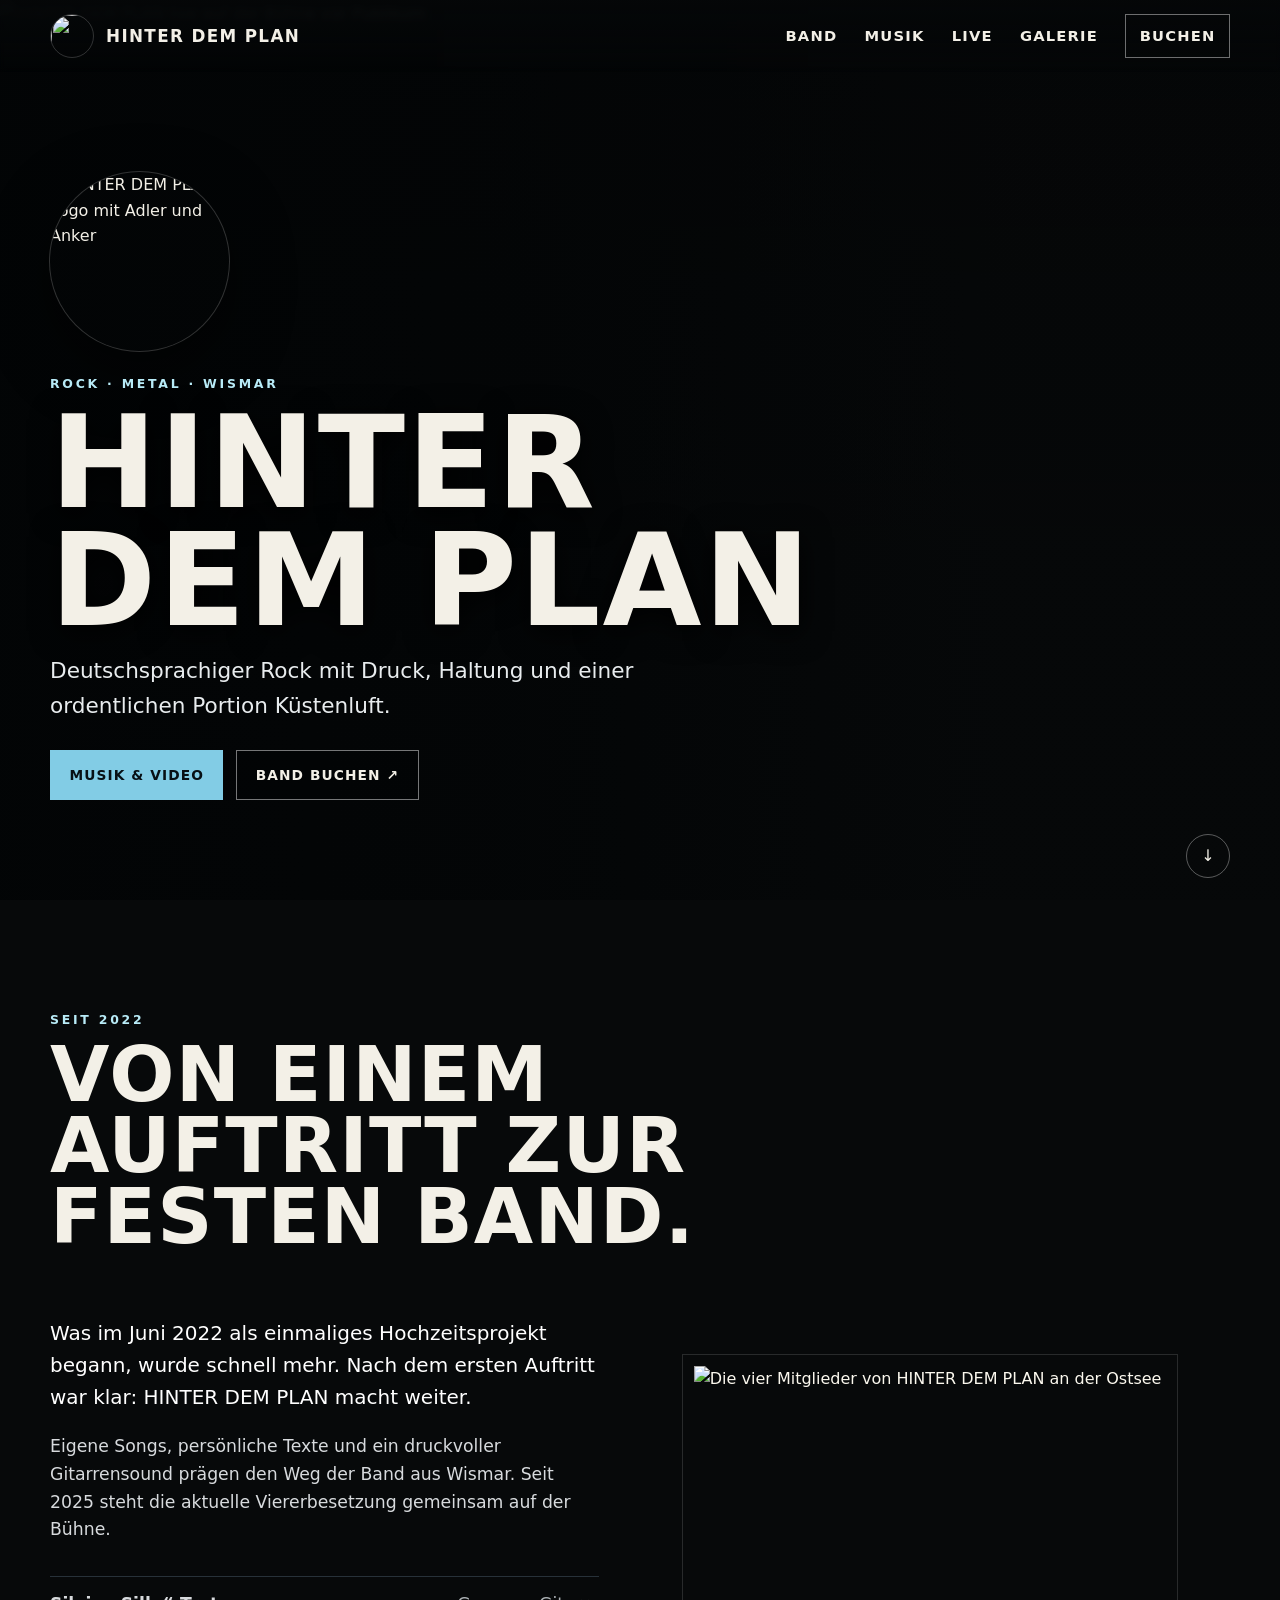
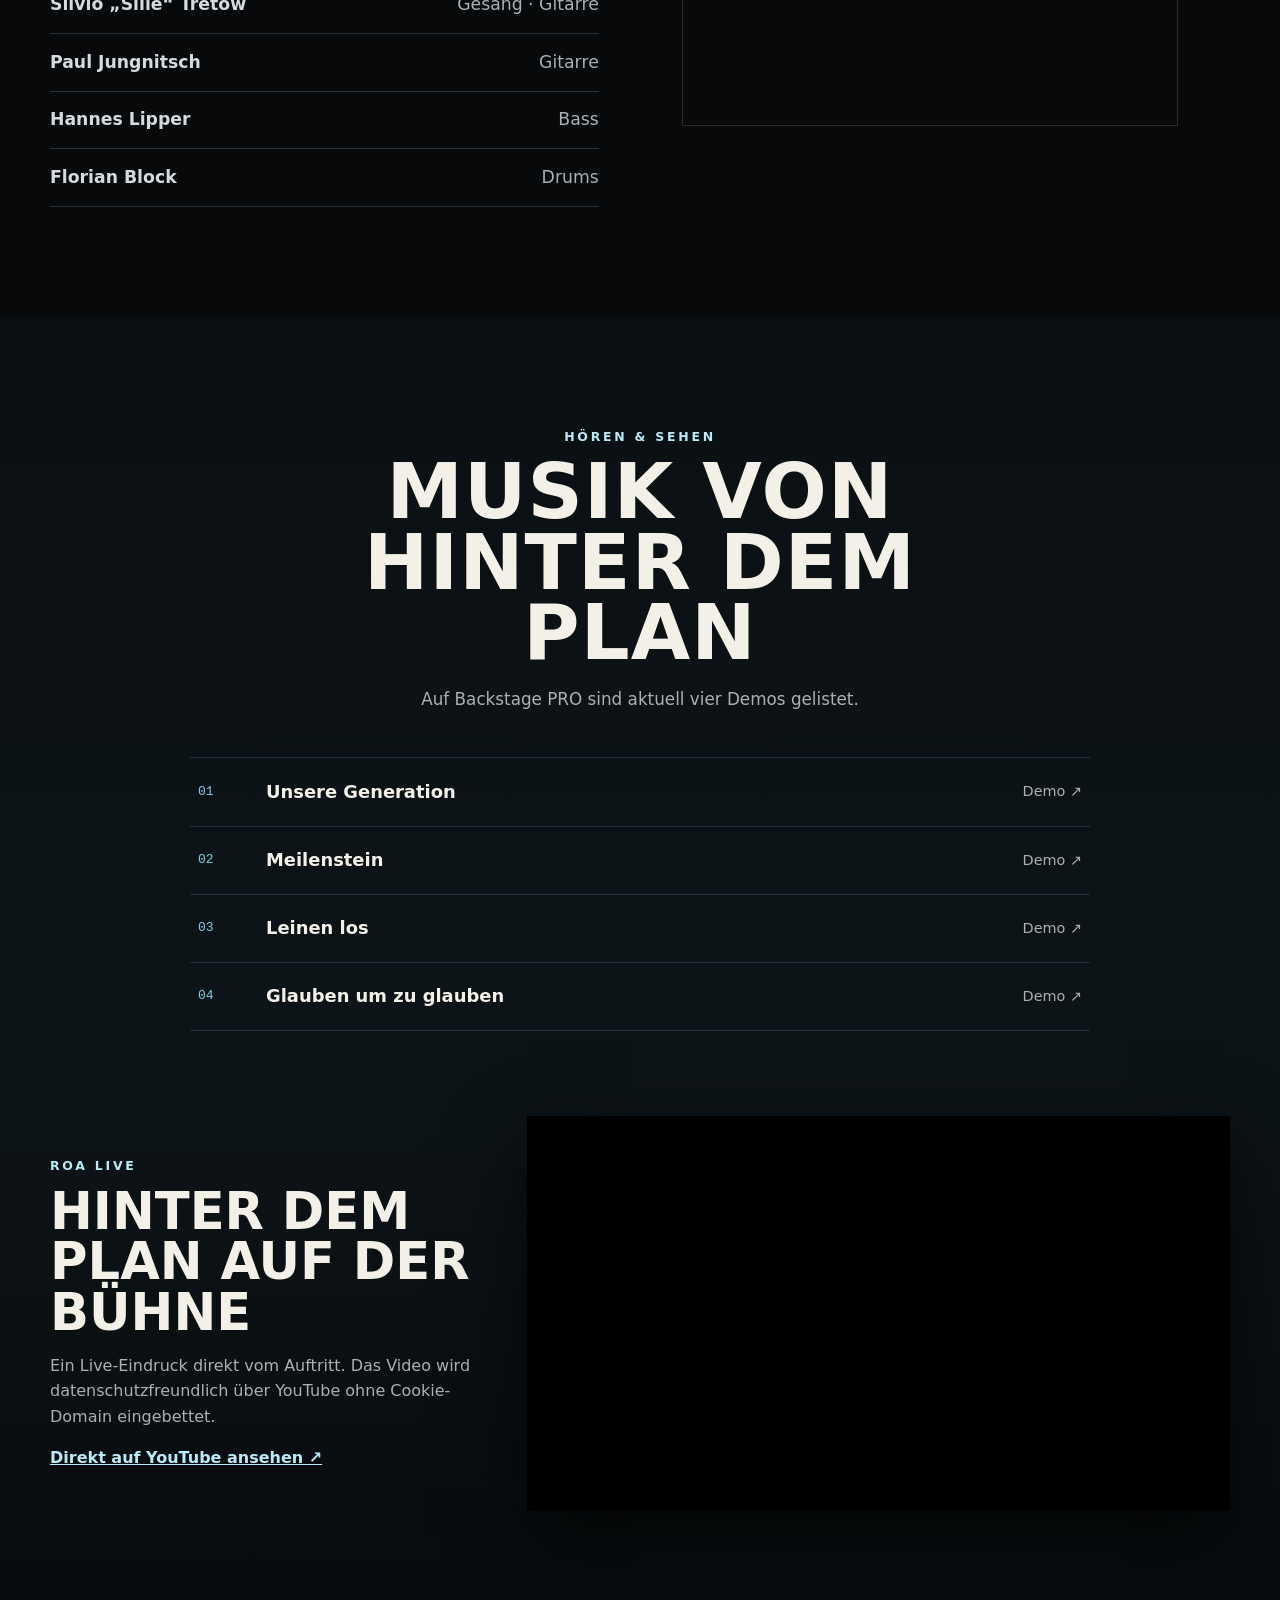
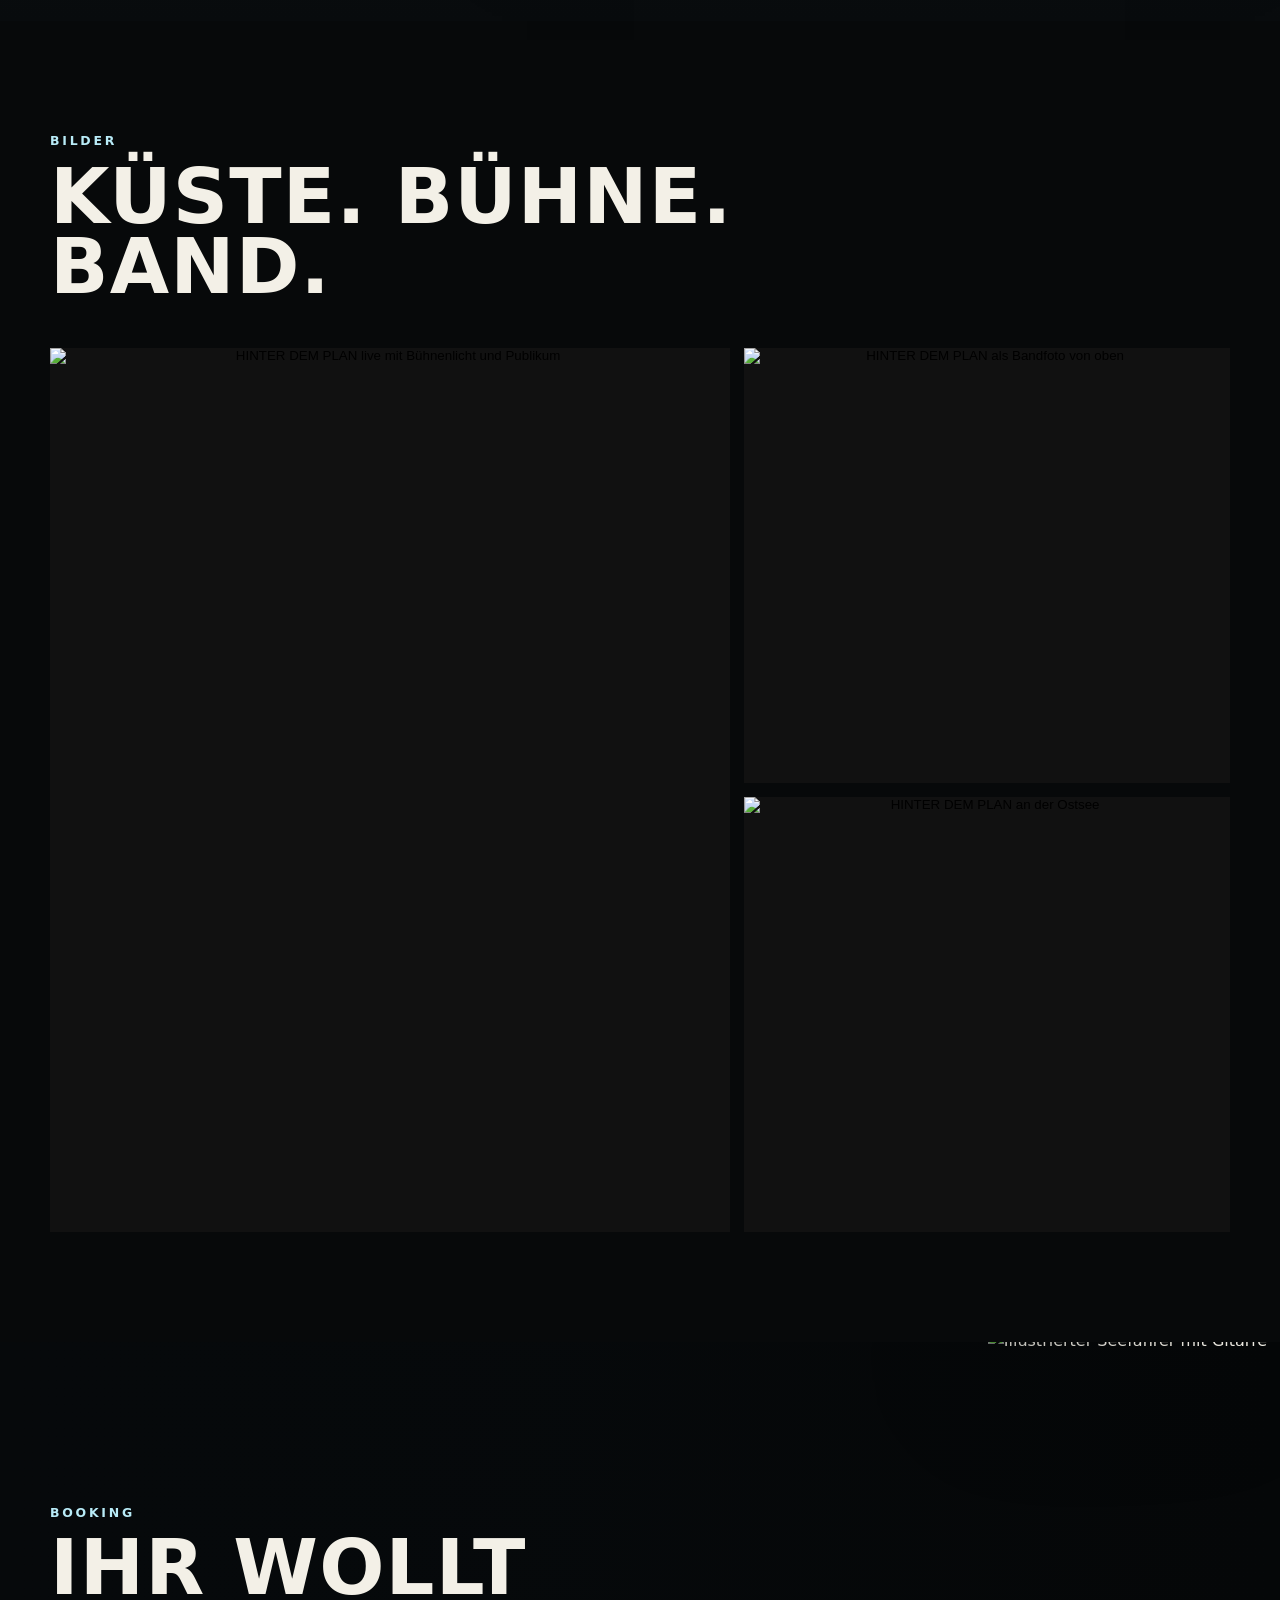
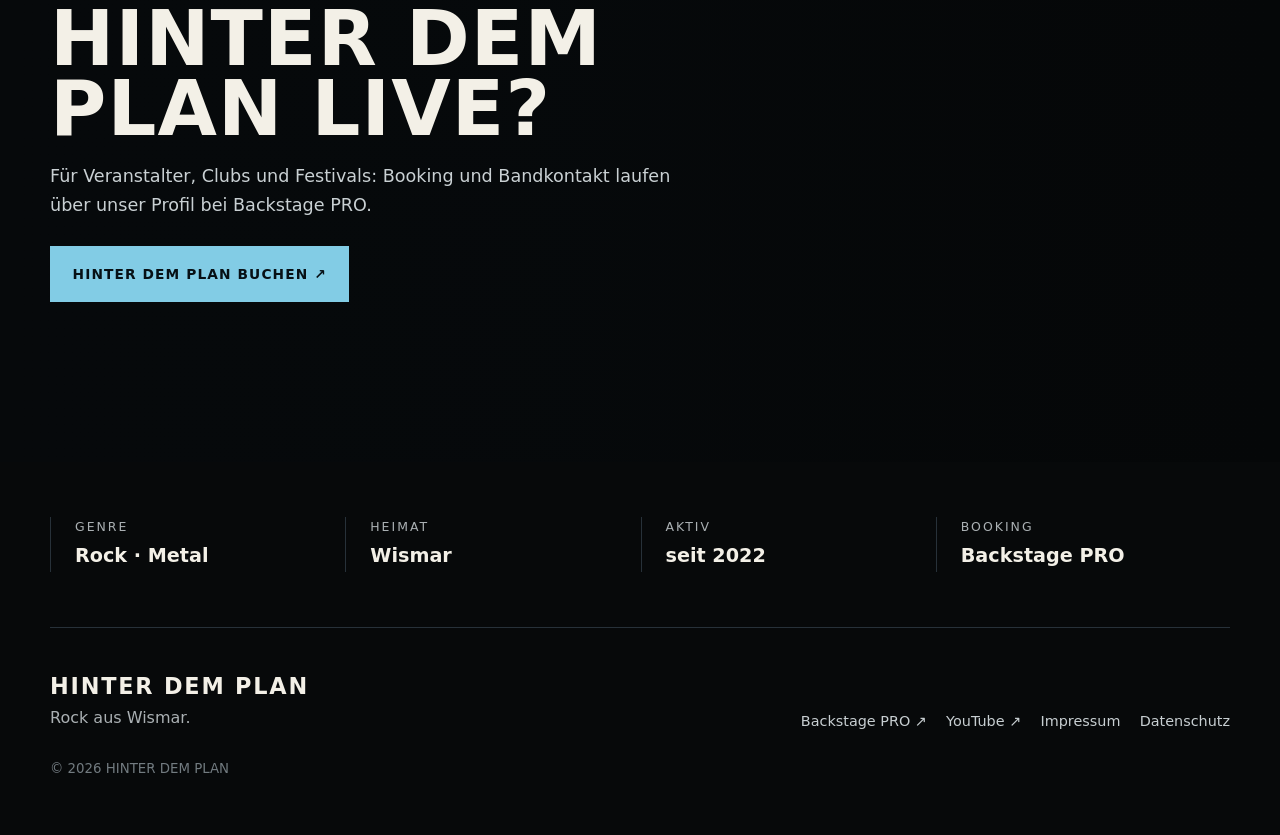
==== index.html @ c42f9fcd "Add files via upload" ====
<!doctype html>
<html lang="de">
<head>
  <meta charset="utf-8">
  <meta name="viewport" content="width=device-width,initial-scale=1">
  <meta name="theme-color" content="#07090a">
  <meta name="description" content="HINTER DEM PLAN – Rock und Metal aus Wismar. Musik, Live-Eindrücke, Bandinfo und Booking.">
  <title>HINTER DEM PLAN | Rock aus Wismar</title>
  <link rel="icon" href="assets/favicon.png" type="image/png">
  <link rel="preconnect" href="https://www.youtube-nocookie.com">
  <link rel="stylesheet" href="styles.css">
</head>
<body>
  <a class="skip" href="#main">Zum Inhalt</a>
  <header class="site-header" id="top">
    <a class="brand" href="#top" aria-label="Hinter dem Plan – Startseite">
      <img src="assets/favicon.png" alt="" width="44" height="44">
      <span>HINTER DEM PLAN</span>
    </a>
    <button class="nav-toggle" aria-controls="main-nav" aria-expanded="false" aria-label="Menü öffnen"><span></span><span></span><span></span></button>
    <nav id="main-nav" class="main-nav" aria-label="Hauptnavigation">
      <a href="#band">Band</a>
      <a href="#musik">Musik</a>
      <a href="#live">Live</a>
      <a href="#galerie">Galerie</a>
      <a class="nav-book" href="https://www.backstagepro.de/hinterdemplan" target="_blank" rel="noopener">Buchen</a>
    </nav>
  </header>

  <main id="main">
    <section class="hero" aria-labelledby="hero-title">
      <img class="hero-bg" src="assets/live-hero.jpg" alt="HINTER DEM PLAN live auf der Bühne vor Publikum">
      <div class="hero-shade"></div>
      <div class="hero-content">
        <img class="hero-logo" src="assets/emblem.jpg" alt="HINTER DEM PLAN Logo mit Adler und Anker">
        <p class="eyebrow">Rock · Metal · Wismar</p>
        <h1 id="hero-title">HINTER DEM PLAN</h1>
        <p class="hero-copy">Deutschsprachiger Rock mit Druck, Haltung und einer ordentlichen Portion Küstenluft.</p>
        <div class="hero-actions">
          <a class="btn btn-primary" href="#musik">Musik & Video</a>
          <a class="btn btn-ghost" href="https://www.backstagepro.de/hinterdemplan" target="_blank" rel="noopener">Band buchen ↗</a>
        </div>
      </div>
      <a class="scroll-cue" href="#band" aria-label="Weiter zur Band"><span>↓</span></a>
    </section>

    <section class="section intro" id="band">
      <div class="section-head">
        <p class="eyebrow">Seit 2022</p>
        <h2>Von einem Auftritt zur festen Band.</h2>
      </div>
      <div class="split">
        <div class="copy-card">
          <p>Was im Juni 2022 als einmaliges Hochzeitsprojekt begann, wurde schnell mehr. Nach dem ersten Auftritt war klar: HINTER DEM PLAN macht weiter.</p>
          <p>Eigene Songs, persönliche Texte und ein druckvoller Gitarrensound prägen den Weg der Band aus Wismar. Seit 2025 steht die aktuelle Viererbesetzung gemeinsam auf der Bühne.</p>
          <div class="members">
            <div><strong>Silvio „Sille“ Tretow</strong><span>Gesang · Gitarre</span></div>
            <div><strong>Paul Jungnitsch</strong><span>Gitarre</span></div>
            <div><strong>Hannes Lipper</strong><span>Bass</span></div>
            <div><strong>Florian Block</strong><span>Drums</span></div>
          </div>
        </div>
        <figure class="photo-frame tallish">
          <img src="assets/band-sea.jpg" alt="Die vier Mitglieder von HINTER DEM PLAN an der Ostsee" loading="lazy">
        </figure>
      </div>
    </section>

    <section class="section dark-section" id="musik">
      <div class="section-head center">
        <p class="eyebrow">Hören & sehen</p>
        <h2>Musik von HINTER DEM PLAN</h2>
        <p>Auf Backstage PRO sind aktuell vier Demos gelistet.</p>
      </div>
      <div class="tracks" aria-label="Demo-Songs">
        <a href="https://www.backstagepro.de/hinterdemplan" target="_blank" rel="noopener"><span>01</span><strong>Unsere Generation</strong><em>Demo ↗</em></a>
        <a href="https://www.backstagepro.de/hinterdemplan" target="_blank" rel="noopener"><span>02</span><strong>Meilenstein</strong><em>Demo ↗</em></a>
        <a href="https://www.backstagepro.de/hinterdemplan" target="_blank" rel="noopener"><span>03</span><strong>Leinen los</strong><em>Demo ↗</em></a>
        <a href="https://www.backstagepro.de/hinterdemplan" target="_blank" rel="noopener"><span>04</span><strong>Glauben um zu glauben</strong><em>Demo ↗</em></a>
      </div>

      <div class="video-wrap" id="live">
        <div class="video-copy">
          <p class="eyebrow">ROA live</p>
          <h3>HINTER DEM PLAN auf der Bühne</h3>
          <p>Ein Live-Eindruck direkt vom Auftritt. Das Video wird datenschutzfreundlich über YouTube ohne Cookie-Domain eingebettet.</p>
          <a class="text-link" href="https://youtu.be/RHuDF6UzRnA" target="_blank" rel="noopener">Direkt auf YouTube ansehen ↗</a>
        </div>
        <div class="video-shell">
          <iframe src="https://www.youtube-nocookie.com/embed/RHuDF6UzRnA" title="HINTER DEM PLAN – ROA live" loading="lazy" allow="accelerometer; autoplay; clipboard-write; encrypted-media; gyroscope; picture-in-picture; web-share" allowfullscreen></iframe>
        </div>
      </div>
    </section>

    <section class="section" id="galerie">
      <div class="section-head">
        <p class="eyebrow">Bilder</p>
        <h2>Küste. Bühne. Band.</h2>
      </div>
      <div class="gallery">
        <button class="gallery-item wide" data-img="assets/live-hero.jpg" aria-label="Livefoto groß öffnen"><img src="assets/live-hero.jpg" alt="HINTER DEM PLAN live mit Bühnenlicht und Publikum" loading="lazy"></button>
        <button class="gallery-item" data-img="assets/band-top.jpg" aria-label="Bandfoto von oben groß öffnen"><img src="assets/band-top.jpg" alt="HINTER DEM PLAN als Bandfoto von oben" loading="lazy"></button>
        <button class="gallery-item" data-img="assets/band-sea.jpg" aria-label="Bandfoto an der Ostsee groß öffnen"><img src="assets/band-sea.jpg" alt="HINTER DEM PLAN an der Ostsee" loading="lazy"></button>
      </div>
    </section>

    <section class="booking">
      <img class="booking-art" src="assets/sailor-guitar.png" alt="Illustrierter Seefahrer mit Gitarre" loading="lazy">
      <div class="booking-overlay"></div>
      <div class="booking-content">
        <p class="eyebrow">Booking</p>
        <h2>Ihr wollt HINTER DEM PLAN live?</h2>
        <p>Für Veranstalter, Clubs und Festivals: Booking und Bandkontakt laufen über unser Profil bei Backstage PRO.</p>
        <a class="btn btn-primary big" href="https://www.backstagepro.de/hinterdemplan" target="_blank" rel="noopener">HINTER DEM PLAN buchen ↗</a>
      </div>
    </section>

    <section class="section info-strip">
      <div><span>Genre</span><strong>Rock · Metal</strong></div>
      <div><span>Heimat</span><strong>Wismar</strong></div>
      <div><span>Aktiv</span><strong>seit 2022</strong></div>
      <div><span>Booking</span><strong>Backstage PRO</strong></div>
    </section>
  </main>

  <footer class="footer">
    <div>
      <strong>HINTER DEM PLAN</strong>
      <p>Rock aus Wismar.</p>
    </div>
    <div class="footer-links">
      <a href="https://www.backstagepro.de/hinterdemplan" target="_blank" rel="noopener">Backstage PRO ↗</a>
      <a href="https://youtu.be/RHuDF6UzRnA" target="_blank" rel="noopener">YouTube ↗</a>
      <a href="impressum.html">Impressum</a>
      <a href="datenschutz.html">Datenschutz</a>
    </div>
    <small>© <span id="year"></span> HINTER DEM PLAN</small>
  </footer>

  <dialog class="lightbox" id="lightbox" aria-label="Bildansicht">
    <button class="lightbox-close" aria-label="Schließen">×</button>
    <img src="" alt="Vergrößerte Galerieansicht">
  </dialog>
  <script src="script.js"></script>
</body>
</html>
---- styles.css ----
:root{--bg:#07090a;--panel:#0e1214;--panel2:#12191d;--text:#f3f0e7;--muted:#aab0b3;--line:#273139;--ice:#82cce5;--ice2:#b8ebf7;--max:1180px;--display:Impact,"Arial Narrow",system-ui,sans-serif;--body:Inter,ui-sans-serif,system-ui,-apple-system,Segoe UI,Roboto,Arial,sans-serif}*{box-sizing:border-box}html{scroll-behavior:smooth}body{margin:0;background:var(--bg);color:var(--text);font-family:var(--body);line-height:1.6}img{display:block;max-width:100%}a{color:inherit}.skip{position:fixed;left:1rem;top:-5rem;background:#fff;color:#000;padding:.7rem 1rem;z-index:999}.skip:focus{top:1rem}.site-header{position:fixed;inset:0 0 auto 0;height:72px;display:flex;align-items:center;justify-content:space-between;padding:0 max(22px,calc((100vw - var(--max))/2));z-index:50;background:linear-gradient(180deg,rgba(5,7,8,.92),rgba(5,7,8,.62),transparent);backdrop-filter:blur(3px)}.brand{display:flex;align-items:center;gap:.75rem;text-decoration:none;font:900 1.05rem/1 var(--display);letter-spacing:.08em}.brand img{border-radius:50%;border:1px solid #ffffff2e}.main-nav{display:flex;align-items:center;gap:1.7rem}.main-nav a{text-decoration:none;font-weight:750;font-size:.92rem;text-transform:uppercase;letter-spacing:.08em}.main-nav a:hover{color:var(--ice2)}.nav-book{border:1px solid #ffffff6b;padding:.55rem .85rem}.nav-toggle{display:none;background:none;border:0;padding:8px}.nav-toggle span{display:block;width:26px;height:2px;background:white;margin:5px}.hero{min-height:100svh;position:relative;display:grid;place-items:center;overflow:hidden}.hero-bg{position:absolute;inset:0;width:100%;height:100%;object-fit:cover;object-position:center 43%}.hero-shade{position:absolute;inset:0;background:linear-gradient(90deg,rgba(2,4,5,.92) 0%,rgba(2,4,5,.72) 40%,rgba(2,4,5,.22) 78%),linear-gradient(0deg,var(--bg) 0%,transparent 25%,rgba(0,0,0,.25) 100%)}.hero-content{position:relative;width:min(var(--max),calc(100% - 44px));padding-top:72px}.hero-logo{width:clamp(125px,14vw,205px);aspect-ratio:1/1;object-fit:cover;border-radius:50%;box-shadow:0 0 0 1px #ffffff30,0 20px 60px #0009;margin-bottom:1.4rem}.eyebrow{margin:0 0 .65rem;text-transform:uppercase;letter-spacing:.22em;color:var(--ice2);font-weight:850;font-size:.78rem}.hero h1,.section h2,.booking h2{font-family:var(--display);font-weight:900;line-height:.92;text-transform:uppercase;letter-spacing:.015em}.hero h1{font-size:clamp(3.7rem,10vw,8rem);max-width:850px;margin:.1rem 0 .9rem;text-shadow:0 6px 30px #000}.hero-copy{font-size:clamp(1.05rem,2vw,1.35rem);max-width:610px;color:#e8ecee;margin:0 0 1.7rem}.hero-actions{display:flex;gap:.8rem;flex-wrap:wrap}.btn{display:inline-flex;align-items:center;justify-content:center;min-height:48px;padding:.8rem 1.15rem;border:1px solid transparent;text-decoration:none;text-transform:uppercase;letter-spacing:.08em;font-weight:900;font-size:.86rem;transition:.2s ease}.btn-primary{background:var(--ice);color:#071015}.btn-primary:hover{background:var(--ice2);transform:translateY(-2px)}.btn-ghost{border-color:#ffffff75;background:#0003}.btn-ghost:hover{border-color:white;background:#fff;color:#000}.btn.big{padding:1rem 1.35rem}.scroll-cue{position:absolute;bottom:22px;right:max(22px,calc((100vw - var(--max))/2));border:1px solid #ffffff55;width:44px;height:44px;display:grid;place-items:center;text-decoration:none;border-radius:50%;animation:bob 1.8s ease-in-out infinite}@keyframes bob{50%{transform:translateY(5px)}}.section{width:min(var(--max),calc(100% - 44px));margin:auto;padding:110px 0}.section-head{max-width:780px;margin-bottom:45px}.section-head.center{text-align:center;margin-left:auto;margin-right:auto}.section h2,.booking h2{font-size:clamp(2.6rem,6vw,5.4rem);margin:.15rem 0 1rem}.section-head>p:last-child{color:var(--muted);font-size:1.05rem}.split{display:grid;grid-template-columns:1fr 1.05fr;gap:55px;align-items:center}.copy-card{font-size:1.08rem;color:#d7dadd}.copy-card>p:first-child{font-size:1.25rem;color:#fff}.members{margin-top:2rem;border-top:1px solid var(--line)}.members div{padding:.9rem 0;border-bottom:1px solid var(--line);display:flex;justify-content:space-between;gap:1rem}.members span{color:var(--muted);text-align:right}.photo-frame{position:relative}.photo-frame:before{content:"";position:absolute;inset:-12px 12px 12px -12px;border:1px solid #ffffff22;z-index:-1}.photo-frame img{width:100%;aspect-ratio:4/3;object-fit:cover;filter:contrast(1.07)}.dark-section{width:100%;max-width:none;background:linear-gradient(180deg,#0a0f12,#0d1418 55%,#080b0d);padding-left:max(22px,calc((100vw - var(--max))/2));padding-right:max(22px,calc((100vw - var(--max))/2))}.tracks{max-width:900px;margin:0 auto 85px;border-top:1px solid var(--line)}.tracks a{display:grid;grid-template-columns:52px 1fr auto;gap:1rem;align-items:center;padding:1.2rem .5rem;border-bottom:1px solid var(--line);text-decoration:none}.tracks a:hover{background:#ffffff07}.tracks span{color:var(--ice);font-family:monospace}.tracks strong{font-size:1.12rem}.tracks em{color:var(--muted);font-style:normal;font-size:.9rem}.video-wrap{width:min(var(--max),100%);margin:auto;display:grid;grid-template-columns:.75fr 1.25fr;gap:55px;align-items:center}.video-copy h3{font:900 clamp(2rem,4vw,3.6rem)/.98 var(--display);text-transform:uppercase;margin:.2rem 0 1rem}.video-copy p:not(.eyebrow){color:var(--muted)}.text-link{color:var(--ice2);font-weight:800}.video-shell{position:relative;aspect-ratio:16/9;background:#000;box-shadow:0 25px 70px #0009}.video-shell iframe{position:absolute;inset:0;width:100%;height:100%;border:0}.gallery{display:grid;grid-template-columns:1.4fr 1fr;grid-template-rows:repeat(2,minmax(230px,34vw));gap:14px}.gallery-item{border:0;padding:0;background:#111;cursor:zoom-in;overflow:hidden}.gallery-item.wide{grid-row:1/3}.gallery-item img{width:100%;height:100%;object-fit:cover;transition:transform .45s ease,filter .3s}.gallery-item:hover img{transform:scale(1.025);filter:brightness(1.08)}.booking{min-height:720px;position:relative;display:grid;align-items:center;overflow:hidden;background:#050708}.booking-art{position:absolute;right:max(1%,calc((100vw - var(--max))/2 - 80px));bottom:-8%;height:110%;max-width:62vw;object-fit:contain;object-position:right bottom;filter:drop-shadow(0 20px 70px #000)}.booking-overlay{position:absolute;inset:0;background:linear-gradient(90deg,#06090b 0%,#06090be8 43%,#06090b4d 70%,#06090b00 100%)}.booking-content{position:relative;width:min(var(--max),calc(100% - 44px));margin:auto}.booking-content>*{max-width:650px}.booking-content p:not(.eyebrow){color:#c9d0d3;font-size:1.1rem;margin-bottom:1.7rem}.info-strip{display:grid;grid-template-columns:repeat(4,1fr);gap:1px;padding:55px 0}.info-strip>div{border-left:1px solid var(--line);padding:0 24px}.info-strip span{display:block;color:var(--muted);font-size:.78rem;text-transform:uppercase;letter-spacing:.16em}.info-strip strong{display:block;font-size:1.2rem;margin-top:.25rem}.footer{border-top:1px solid var(--line);width:min(var(--max),calc(100% - 44px));margin:auto;padding:45px 0 55px;display:grid;grid-template-columns:1fr auto;gap:25px;align-items:end}.footer strong{font:900 1.4rem var(--display);letter-spacing:.08em}.footer p{margin:.2rem 0;color:var(--muted)}.footer-links{display:flex;gap:1.2rem;flex-wrap:wrap;justify-content:flex-end}.footer-links a{color:#c7ced1;text-decoration:none;font-size:.9rem}.footer-links a:hover{color:white}.footer small{grid-column:1/-1;color:#727b80}.lightbox{width:min(1200px,94vw);max-height:92vh;padding:0;border:0;background:#030405;box-shadow:0 30px 100px #000}.lightbox::backdrop{background:#000d}.lightbox img{width:100%;max-height:88vh;object-fit:contain}.lightbox-close{position:absolute;top:12px;right:12px;width:42px;height:42px;border:1px solid #fff7;background:#000b;color:#fff;font-size:28px;cursor:pointer}.legal{width:min(850px,calc(100% - 44px));margin:0 auto;padding:130px 0 90px}.legal h1{font:900 clamp(2.7rem,7vw,5rem)/1 var(--display);text-transform:uppercase}.legal h2{margin-top:2.3rem}.legal p,.legal li{color:#c7cdcf}.legal .notice{border-left:4px solid var(--ice);background:#10171b;padding:1rem 1.2rem;color:#fff}.backlink{display:inline-block;margin-top:2rem;color:var(--ice2)}
@media (max-width:820px){.site-header{height:64px;padding:0 18px}.brand span{font-size:.9rem}.nav-toggle{display:block}.main-nav{position:absolute;top:64px;left:0;right:0;background:#07090af7;border-top:1px solid var(--line);display:none;flex-direction:column;align-items:stretch;padding:18px}.main-nav.open{display:flex}.main-nav a{padding:.9rem}.nav-book{text-align:center}.hero-content{width:calc(100% - 36px);padding-top:80px}.hero-bg{object-position:58% center}.hero-shade{background:linear-gradient(0deg,var(--bg) 0%,rgba(2,4,5,.7) 55%,rgba(2,4,5,.48) 100%)}.hero-logo{width:120px}.hero h1{font-size:clamp(3.2rem,17vw,5.5rem)}.section{width:calc(100% - 36px);padding:78px 0}.split,.video-wrap{grid-template-columns:1fr;gap:35px}.dark-section{width:100%;padding-left:18px;padding-right:18px}.members div{display:block}.members span{display:block;text-align:left;margin-top:.2rem}.gallery{grid-template-columns:1fr;grid-template-rows:repeat(3,260px)}.gallery-item.wide{grid-row:auto}.booking{min-height:700px;align-items:end}.booking-art{right:-28%;bottom:0;height:72%;max-width:none;opacity:.5}.booking-overlay{background:linear-gradient(0deg,#050708 5%,#050708da 55%,#05070880 100%)}.booking-content{padding-bottom:70px;width:calc(100% - 36px)}.info-strip{grid-template-columns:1fr 1fr;row-gap:35px}.footer{grid-template-columns:1fr;width:calc(100% - 36px)}.footer-links{justify-content:flex-start}.footer small{grid-column:auto}.tracks a{grid-template-columns:40px 1fr}.tracks em{display:none}}
@media (prefers-reduced-motion:reduce){html{scroll-behavior:auto}.scroll-cue{animation:none}.gallery-item img,.btn{transition:none}}
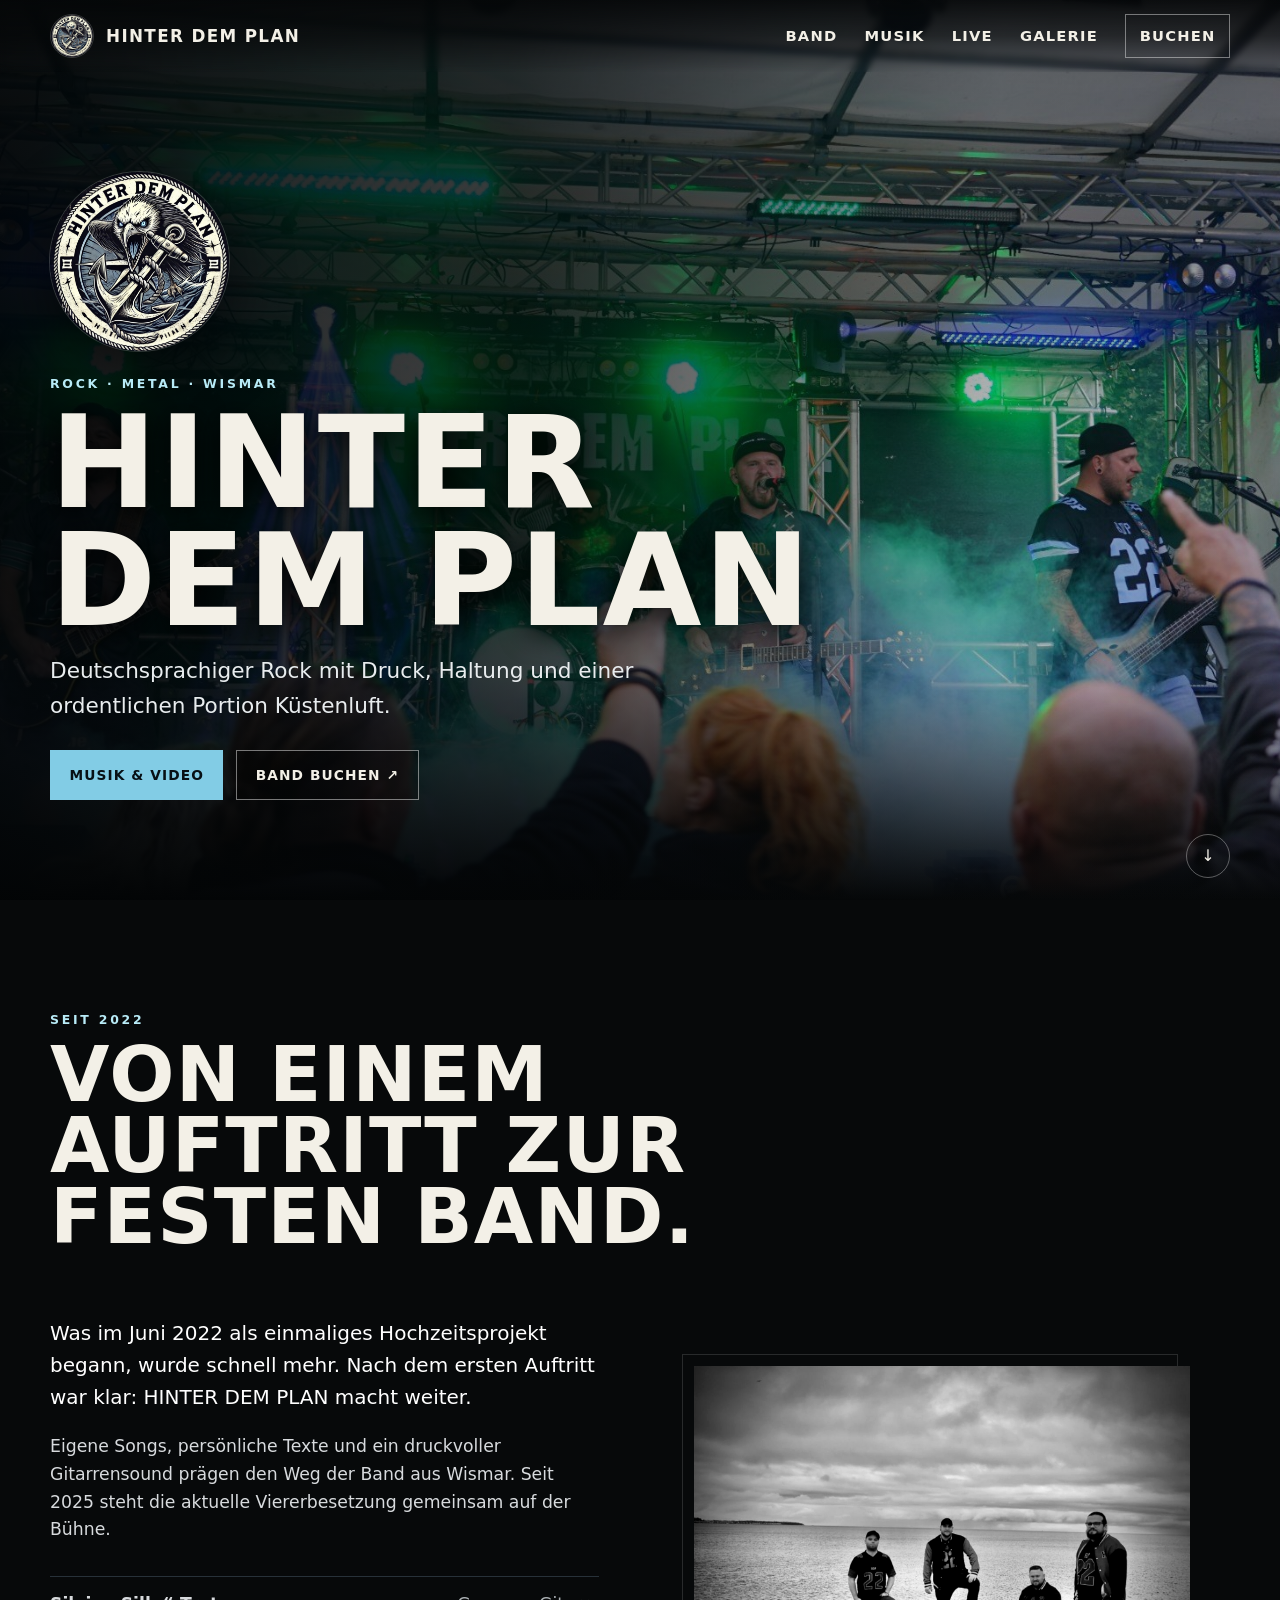
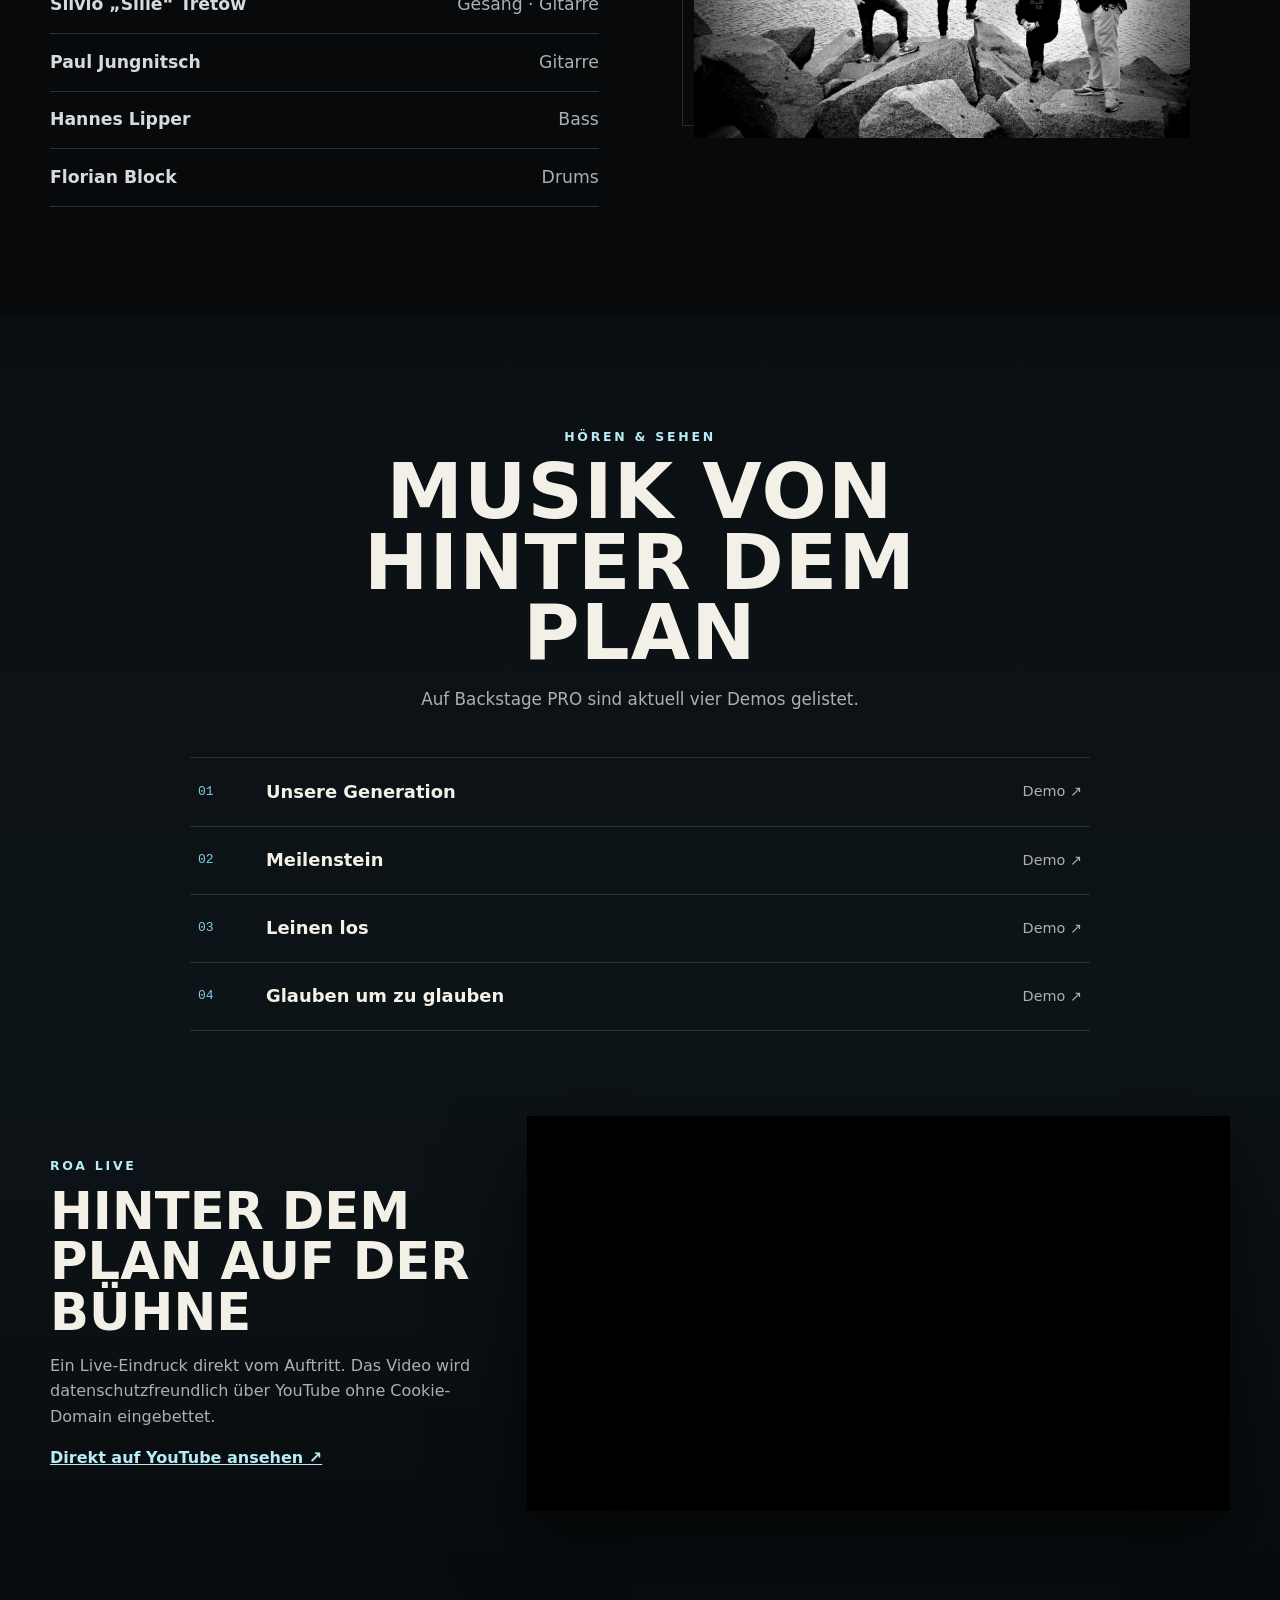
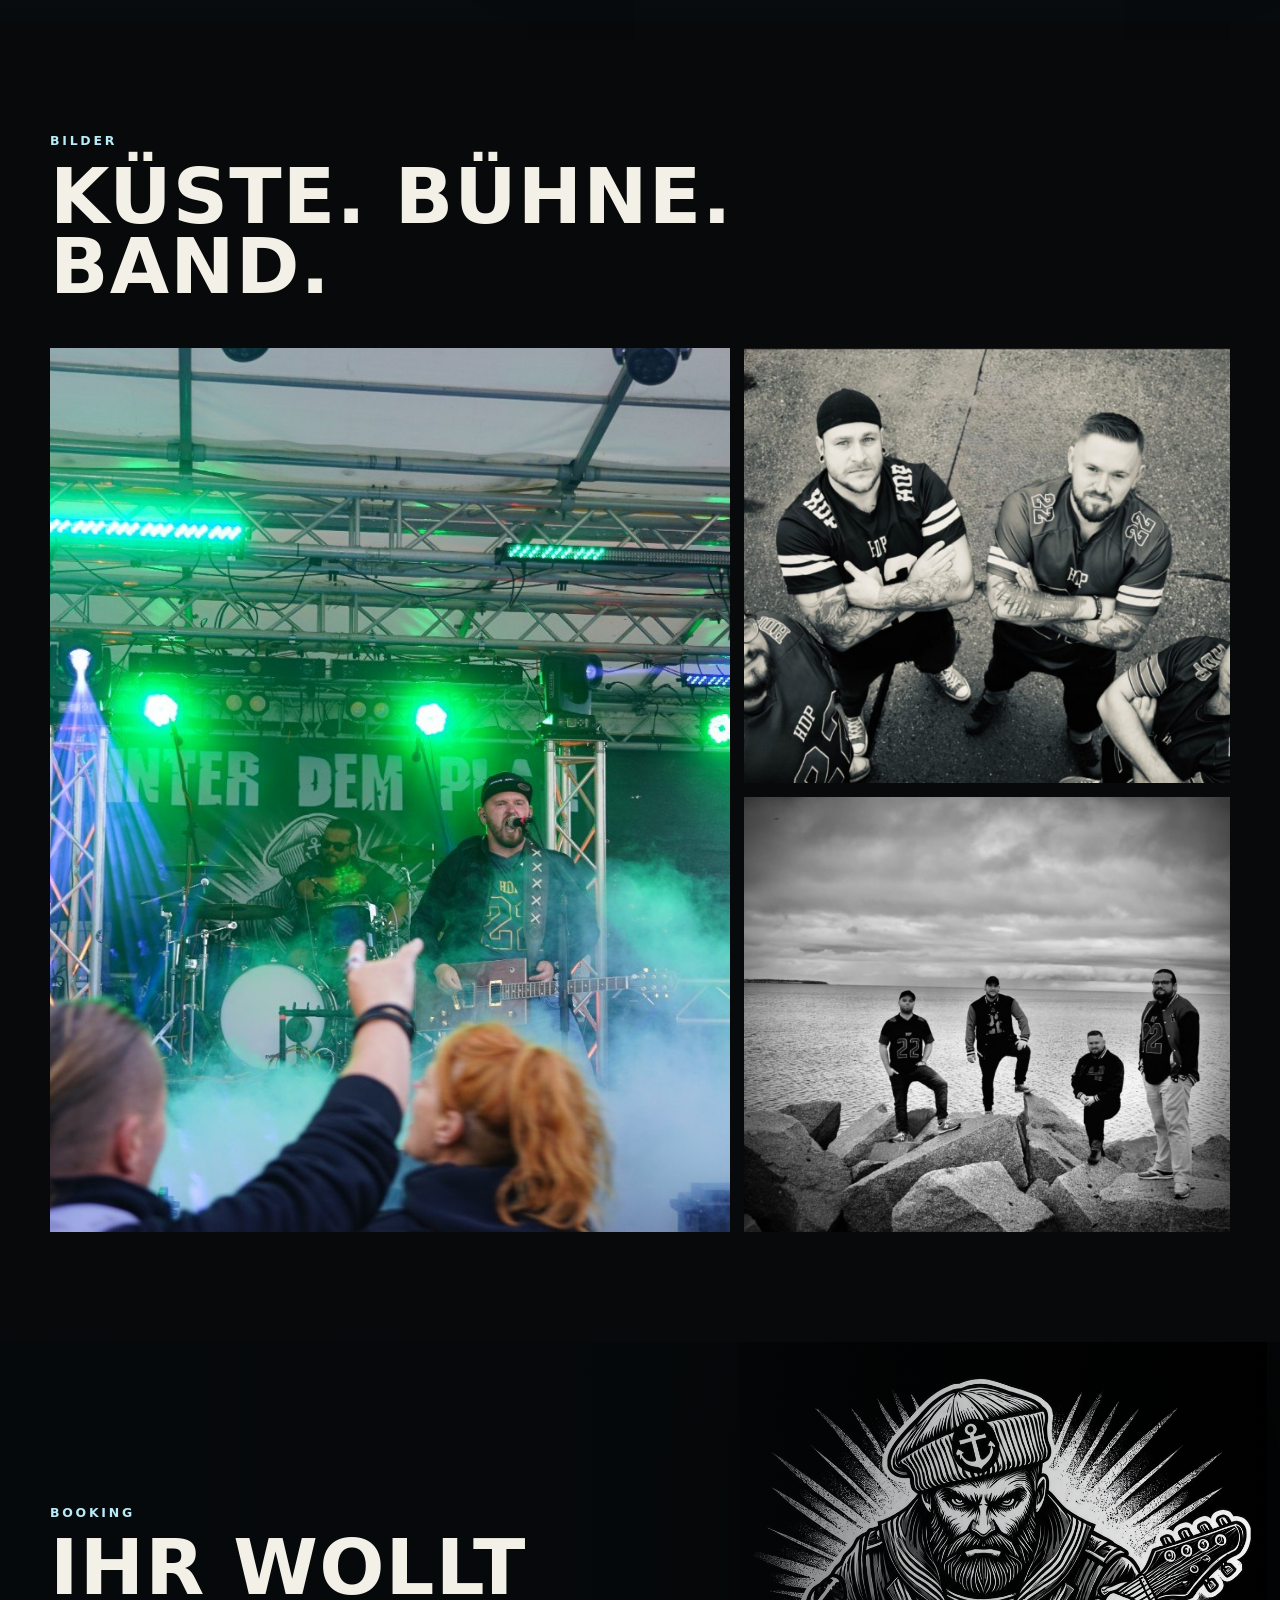
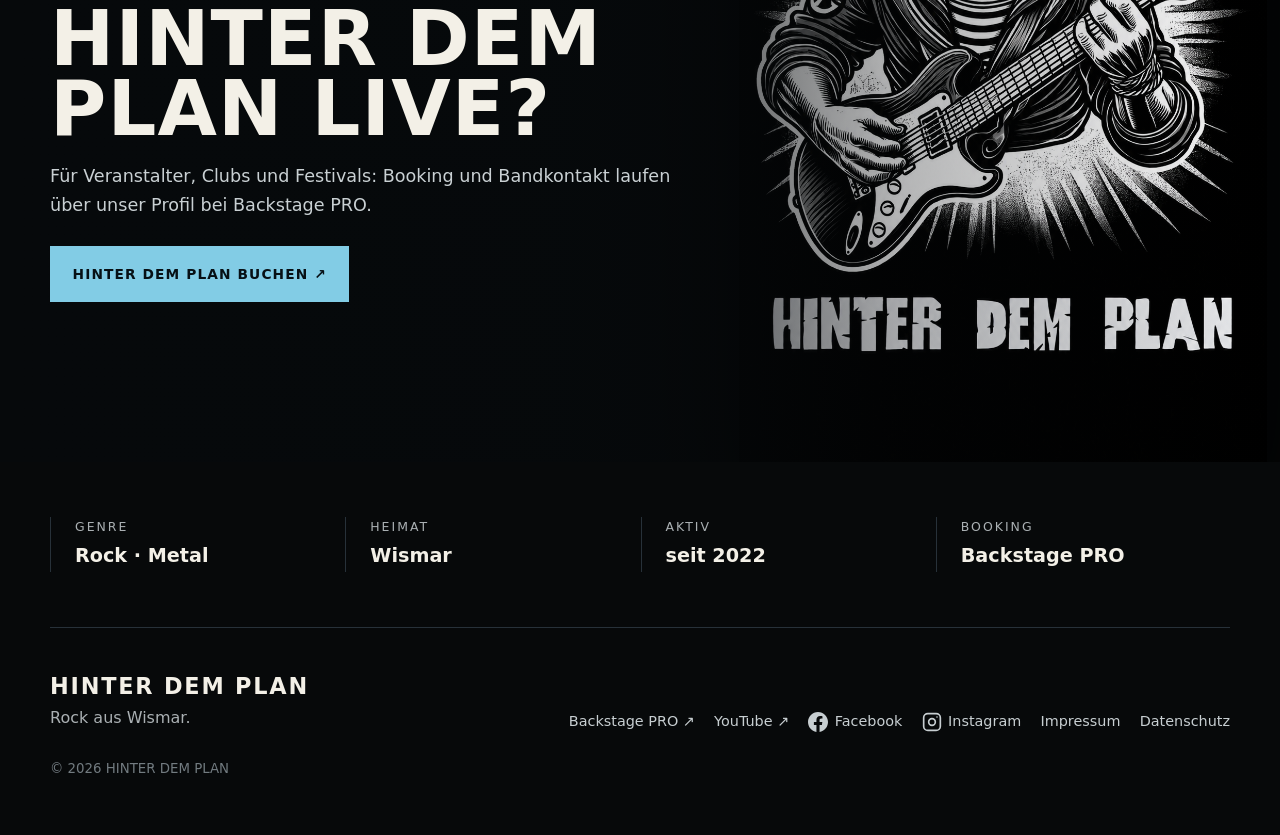
==== commit d90efe25: "Add files via upload" ====
--- a/index.html
+++ b/index.html
@@ -131,6 +131,8 @@
     <div class="footer-links">
       <a href="https://www.backstagepro.de/hinterdemplan" target="_blank" rel="noopener">Backstage PRO ↗</a>
       <a href="https://youtu.be/RHuDF6UzRnA" target="_blank" rel="noopener">YouTube ↗</a>
+      <a href="https://www.facebook.com/share/1DZtfRujxC/" target="_blank" rel="noopener noreferrer" aria-label="HINTER DEM PLAN auf Facebook" style="display:inline-flex;align-items:center;gap:.4rem"><svg aria-hidden="true" width="20" height="20" viewBox="0 0 24 24" fill="currentColor"><path d="M24 12.073C24 5.405 18.627 0 12 0S0 5.405 0 12.073C0 18.099 4.388 23.094 10.125 24v-8.437H7.078v-3.49h3.047V9.413c0-3.025 1.792-4.697 4.533-4.697 1.312 0 2.686.236 2.686.236v2.974h-1.513c-1.49 0-1.956.931-1.956 1.887v2.26h3.328l-.532 3.49h-2.796V24C19.612 23.094 24 18.099 24 12.073z"/></svg>Facebook</a>
+      <a href="https://www.instagram.com/hinterdemplan_band?stkn=MWU3ZmUwcXlxOHR0YQ==" target="_blank" rel="noopener noreferrer" aria-label="HINTER DEM PLAN auf Instagram" style="display:inline-flex;align-items:center;gap:.4rem"><svg aria-hidden="true" width="20" height="20" viewBox="0 0 24 24" fill="none" stroke="currentColor" stroke-width="2"><rect x="2" y="2" width="20" height="20" rx="5"/><circle cx="12" cy="12" r="4"/><circle cx="18" cy="6" r="1" fill="currentColor" stroke="none"/></svg>Instagram</a>
       <a href="impressum.html">Impressum</a>
       <a href="datenschutz.html">Datenschutz</a>
     </div>
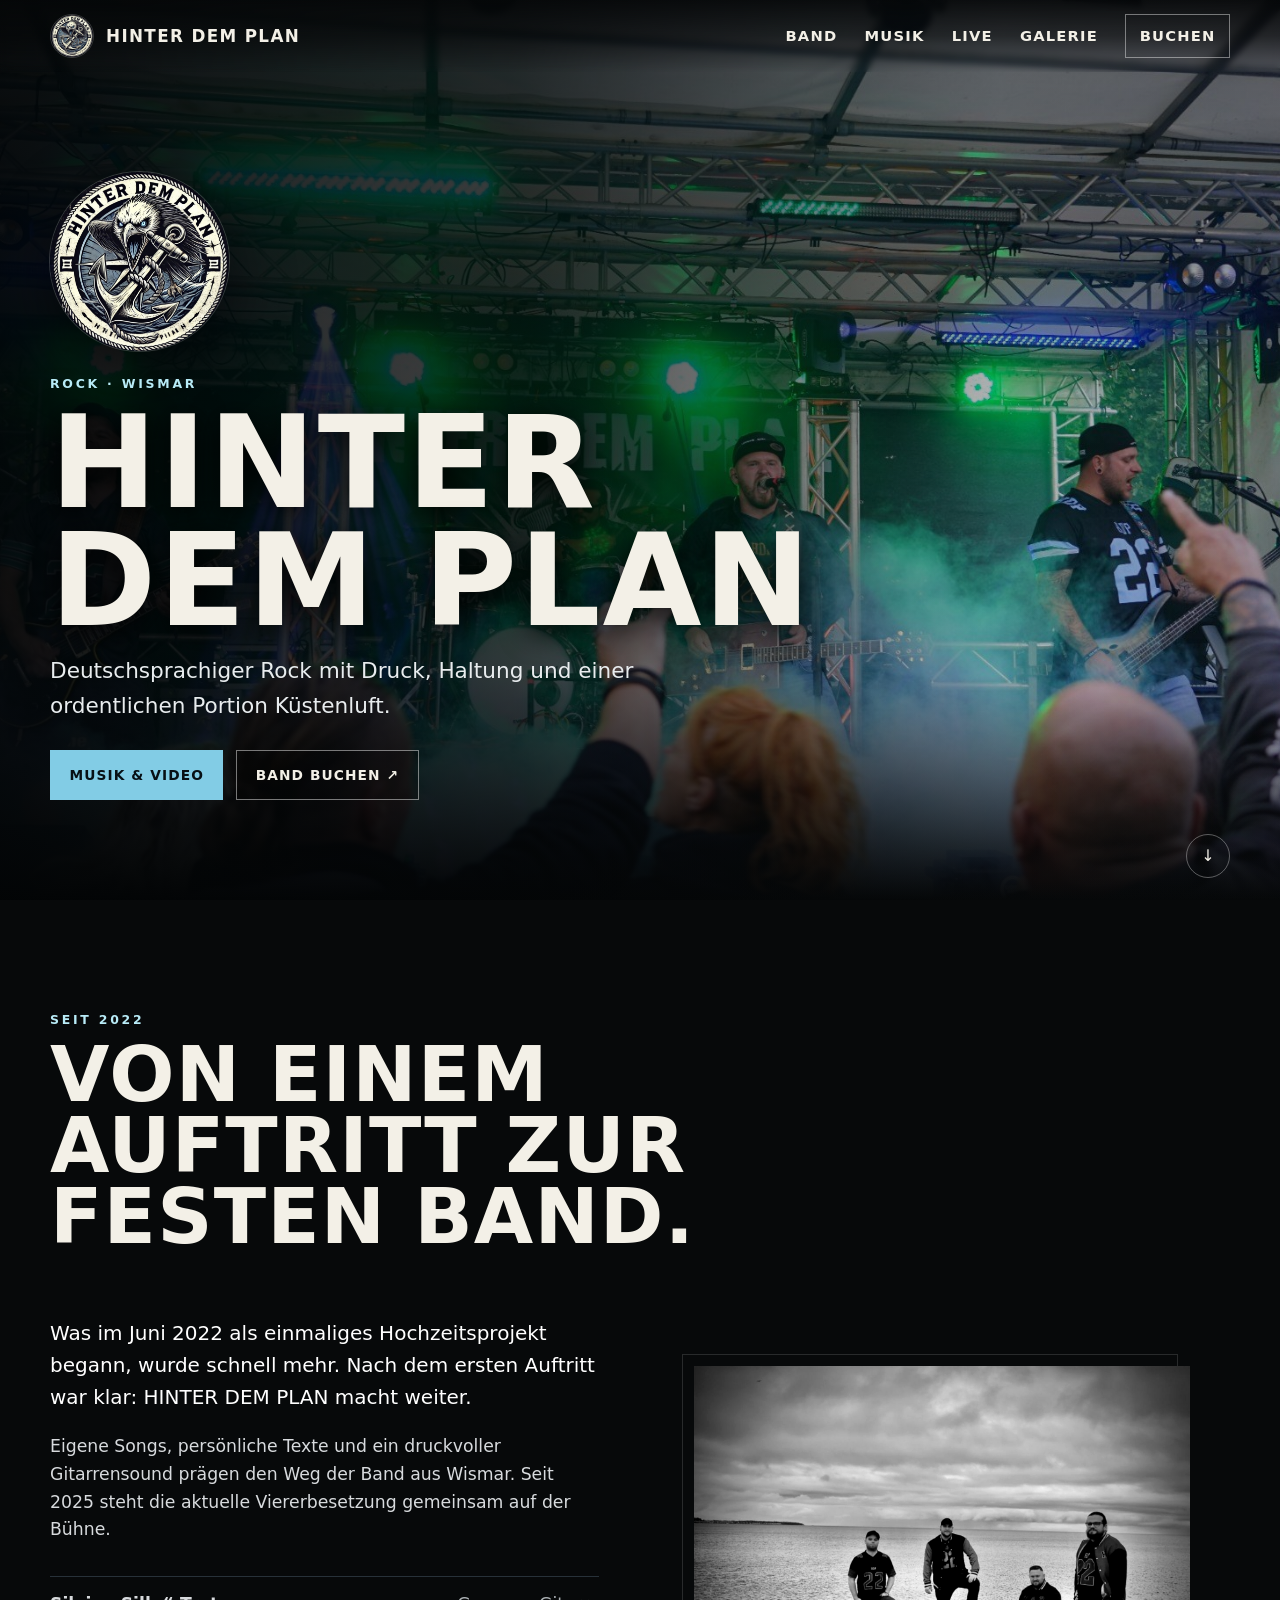
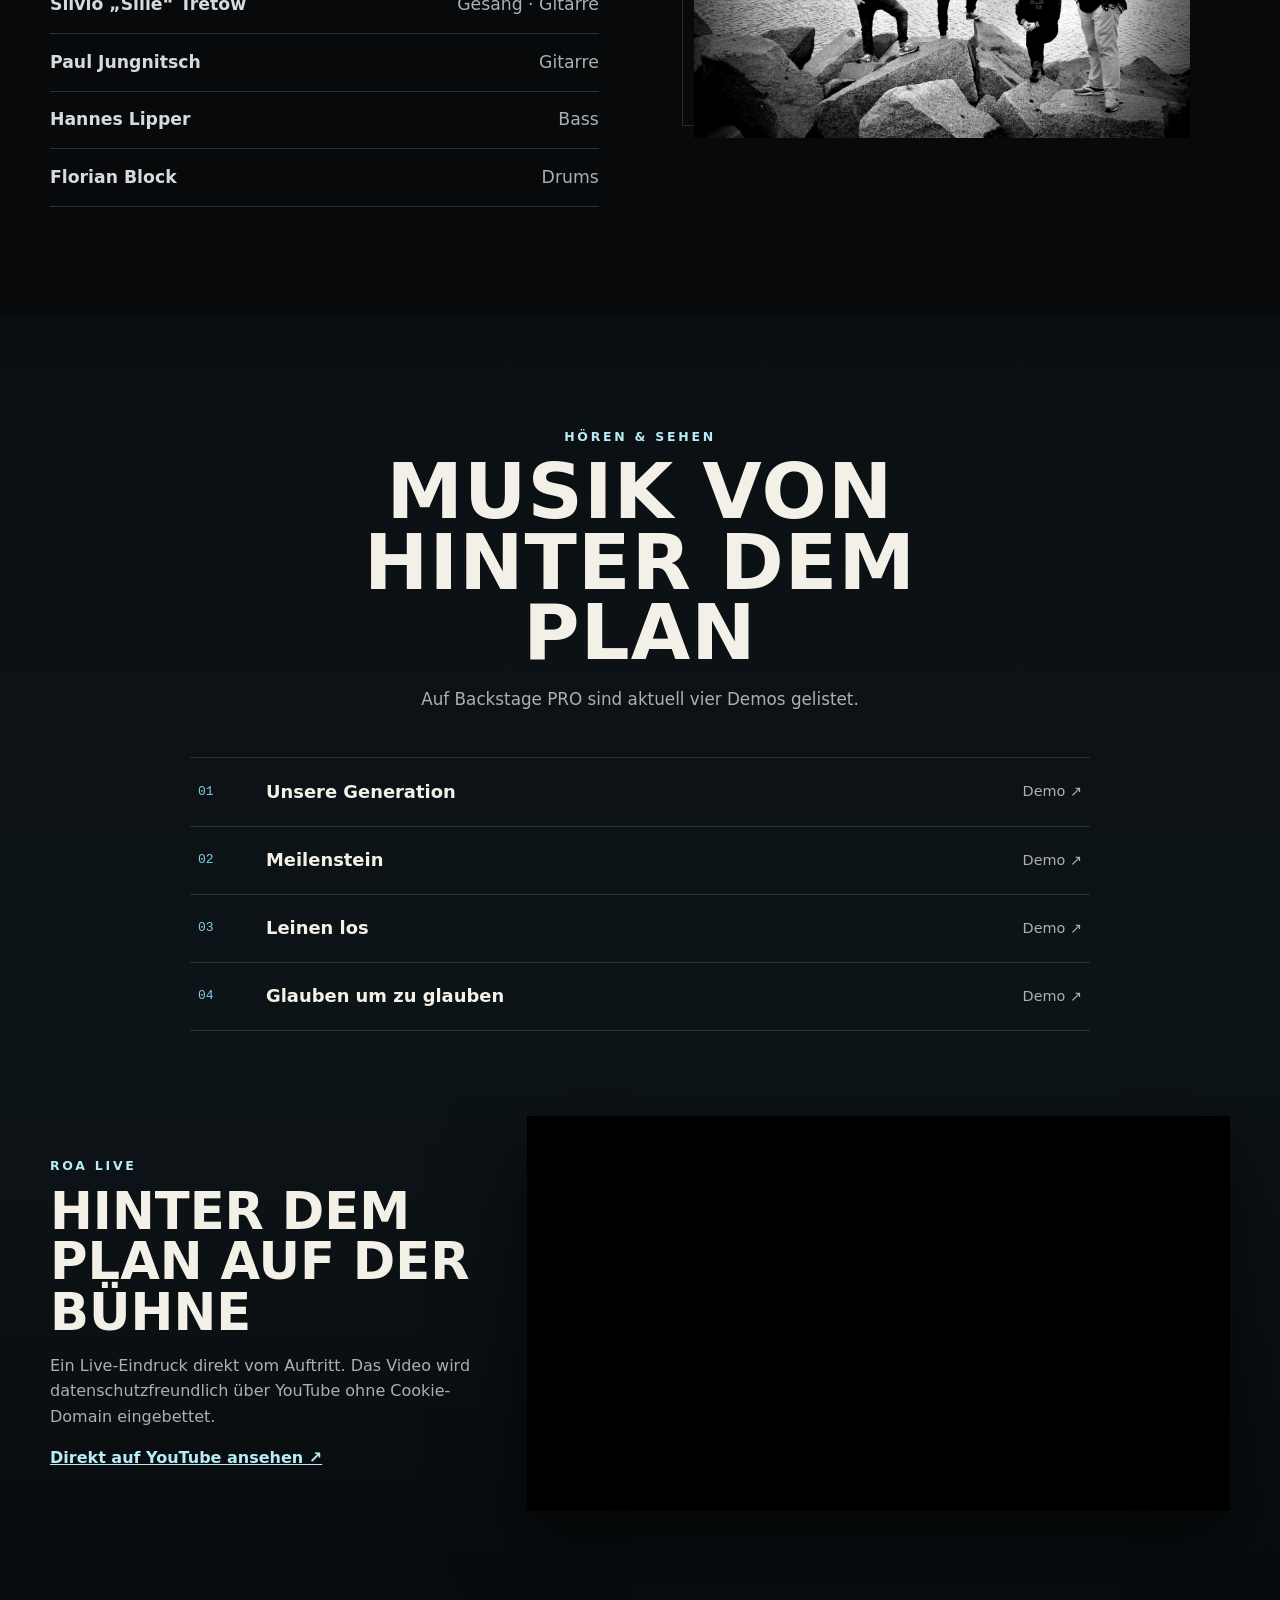
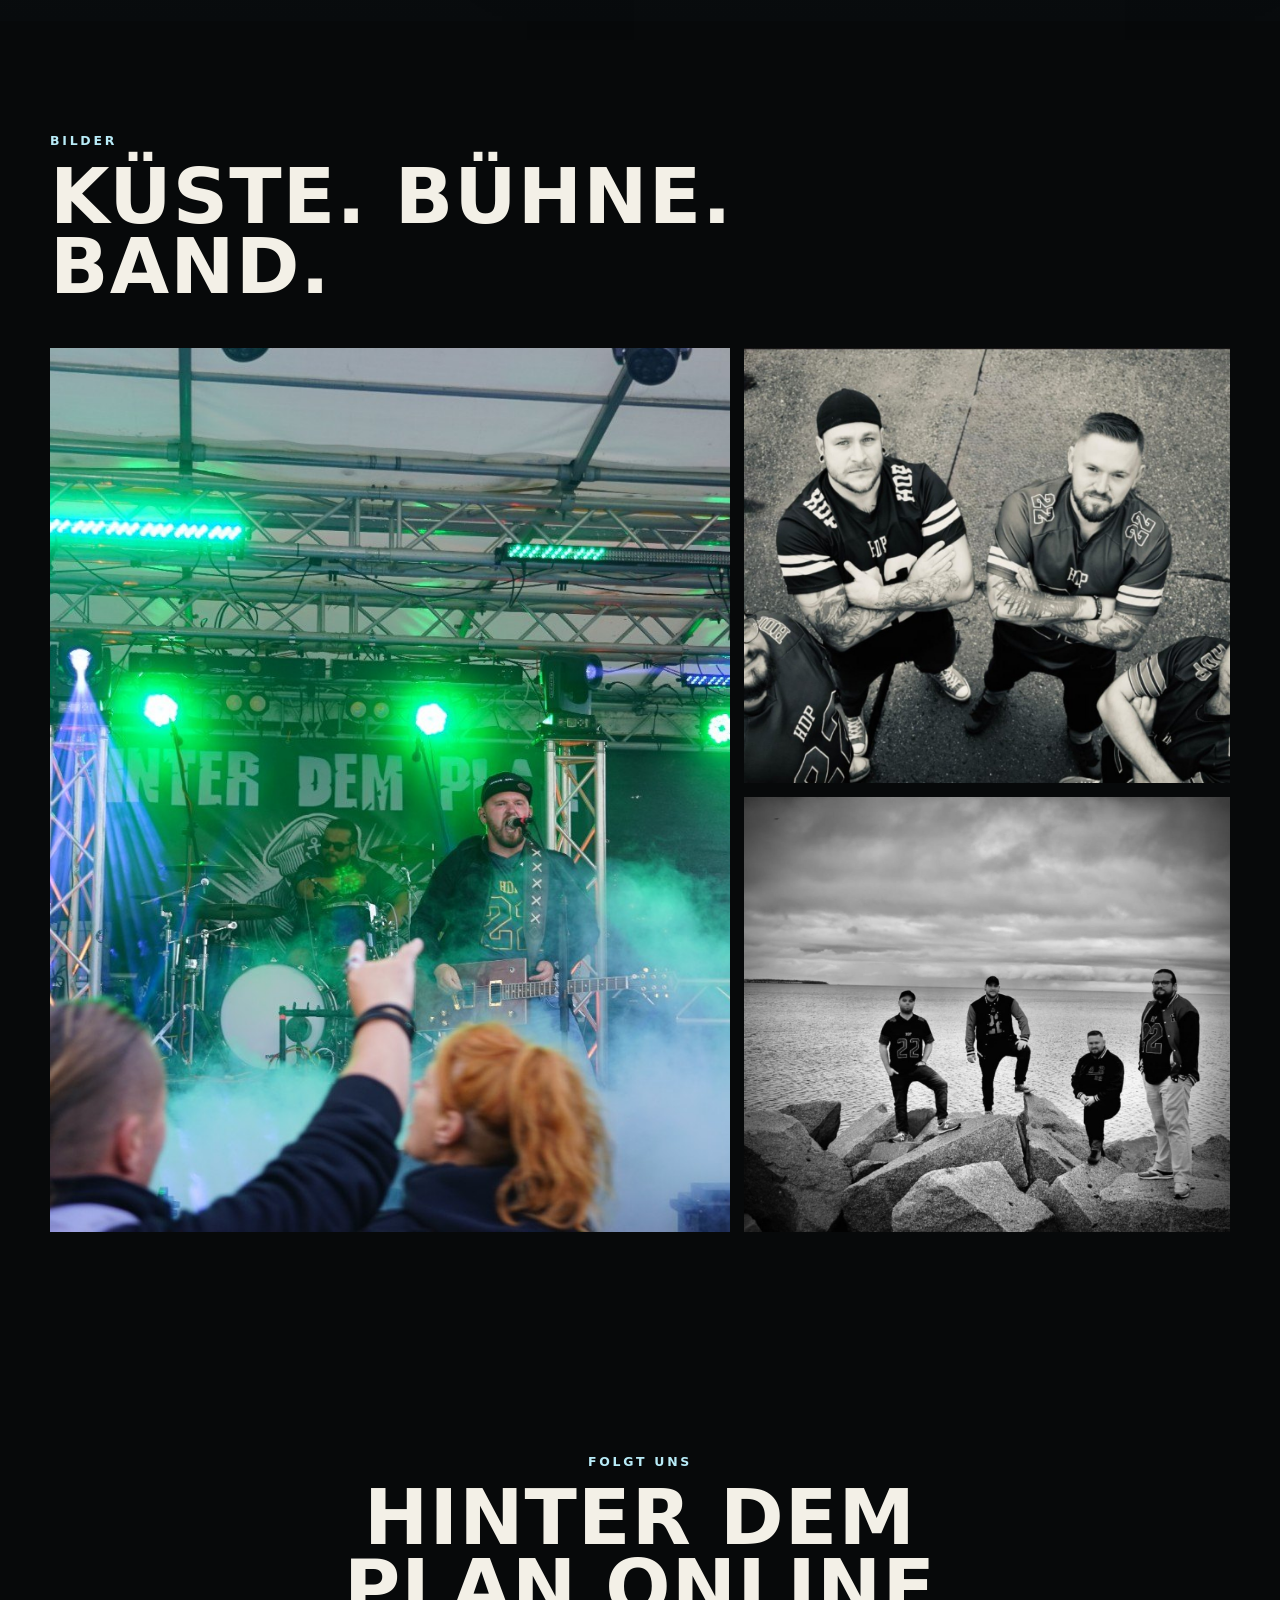
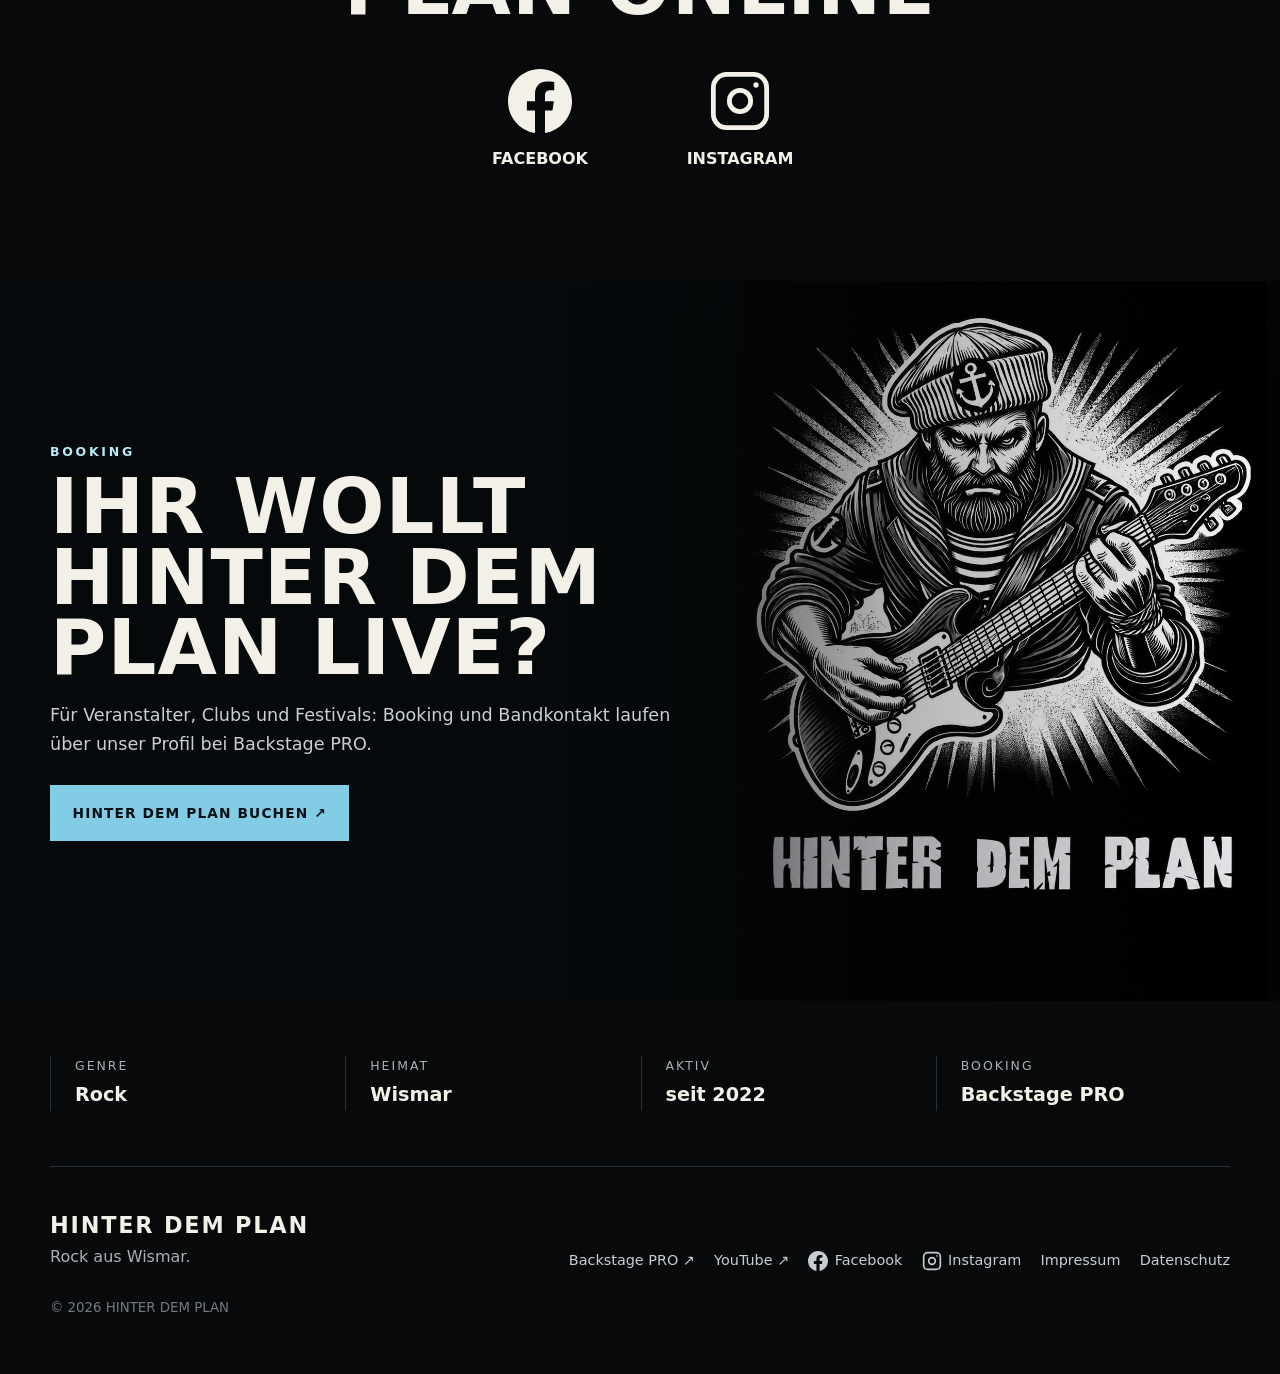
==== commit bd0612e9: "Add files via upload" ====
--- a/index.html
+++ b/index.html
@@ -4,7 +4,7 @@
   <meta charset="utf-8">
   <meta name="viewport" content="width=device-width,initial-scale=1">
   <meta name="theme-color" content="#07090a">
-  <meta name="description" content="HINTER DEM PLAN – Rock und Metal aus Wismar. Musik, Live-Eindrücke, Bandinfo und Booking.">
+  <meta name="description" content="HINTER DEM PLAN – Rock aus Wismar. Musik, Live-Eindrücke, Bandinfo und Booking.">
   <title>HINTER DEM PLAN | Rock aus Wismar</title>
   <link rel="icon" href="assets/favicon.png" type="image/png">
   <link rel="preconnect" href="https://www.youtube-nocookie.com">
@@ -33,7 +33,7 @@
       <div class="hero-shade"></div>
       <div class="hero-content">
         <img class="hero-logo" src="assets/emblem.jpg" alt="HINTER DEM PLAN Logo mit Adler und Anker">
-        <p class="eyebrow">Rock · Metal · Wismar</p>
+        <p class="eyebrow">Rock · Wismar</p>
         <h1 id="hero-title">HINTER DEM PLAN</h1>
         <p class="hero-copy">Deutschsprachiger Rock mit Druck, Haltung und einer ordentlichen Portion Küstenluft.</p>
         <div class="hero-actions">
@@ -104,6 +104,23 @@
       </div>
     </section>
 
+    <section class="section social-center" aria-label="Social Media">
+      <div class="section-head center">
+        <p class="eyebrow">Folgt uns</p>
+        <h2>HINTER DEM PLAN online</h2>
+      </div>
+      <div style="display:flex;justify-content:center;align-items:center;gap:clamp(2rem,8vw,5rem);flex-wrap:wrap;text-align:center;margin-top:2rem;">
+        <a href="https://www.facebook.com/share/1DZtfRujxC/" target="_blank" rel="noopener noreferrer" aria-label="HINTER DEM PLAN auf Facebook" style="display:flex;flex-direction:column;align-items:center;gap:.8rem;text-decoration:none;color:inherit;min-width:120px;">
+          <svg aria-hidden="true" width="64" height="64" viewBox="0 0 24 24" fill="currentColor"><path d="M24 12.073C24 5.405 18.627 0 12 0S0 5.405 0 12.073C0 18.099 4.388 23.094 10.125 24v-8.437H7.078v-3.49h3.047V9.413c0-3.025 1.792-4.697 4.533-4.697 1.312 0 2.686.236 2.686.236v2.974h-1.513c-1.49 0-1.956.931-1.956 1.887v2.26h3.328l-.532 3.49h-2.796V24C19.612 23.094 24 18.099 24 12.073z"/></svg>
+          <strong>FACEBOOK</strong>
+        </a>
+        <a href="https://www.instagram.com/hinterdemplan_band?stkn=MWU3ZmUwcXlxOHR0YQ==" target="_blank" rel="noopener noreferrer" aria-label="HINTER DEM PLAN auf Instagram" style="display:flex;flex-direction:column;align-items:center;gap:.8rem;text-decoration:none;color:inherit;min-width:120px;">
+          <svg aria-hidden="true" width="64" height="64" viewBox="0 0 24 24" fill="none" stroke="currentColor" stroke-width="1.8"><rect x="2" y="2" width="20" height="20" rx="5"/><circle cx="12" cy="12" r="4"/><circle cx="18" cy="6" r="1" fill="currentColor" stroke="none"/></svg>
+          <strong>INSTAGRAM</strong>
+        </a>
+      </div>
+    </section>
+
     <section class="booking">
       <img class="booking-art" src="assets/sailor-guitar.png" alt="Illustrierter Seefahrer mit Gitarre" loading="lazy">
       <div class="booking-overlay"></div>
@@ -116,7 +133,7 @@
     </section>
 
     <section class="section info-strip">
-      <div><span>Genre</span><strong>Rock · Metal</strong></div>
+      <div><span>Genre</span><strong>Rock</strong></div>
       <div><span>Heimat</span><strong>Wismar</strong></div>
       <div><span>Aktiv</span><strong>seit 2022</strong></div>
       <div><span>Booking</span><strong>Backstage PRO</strong></div>
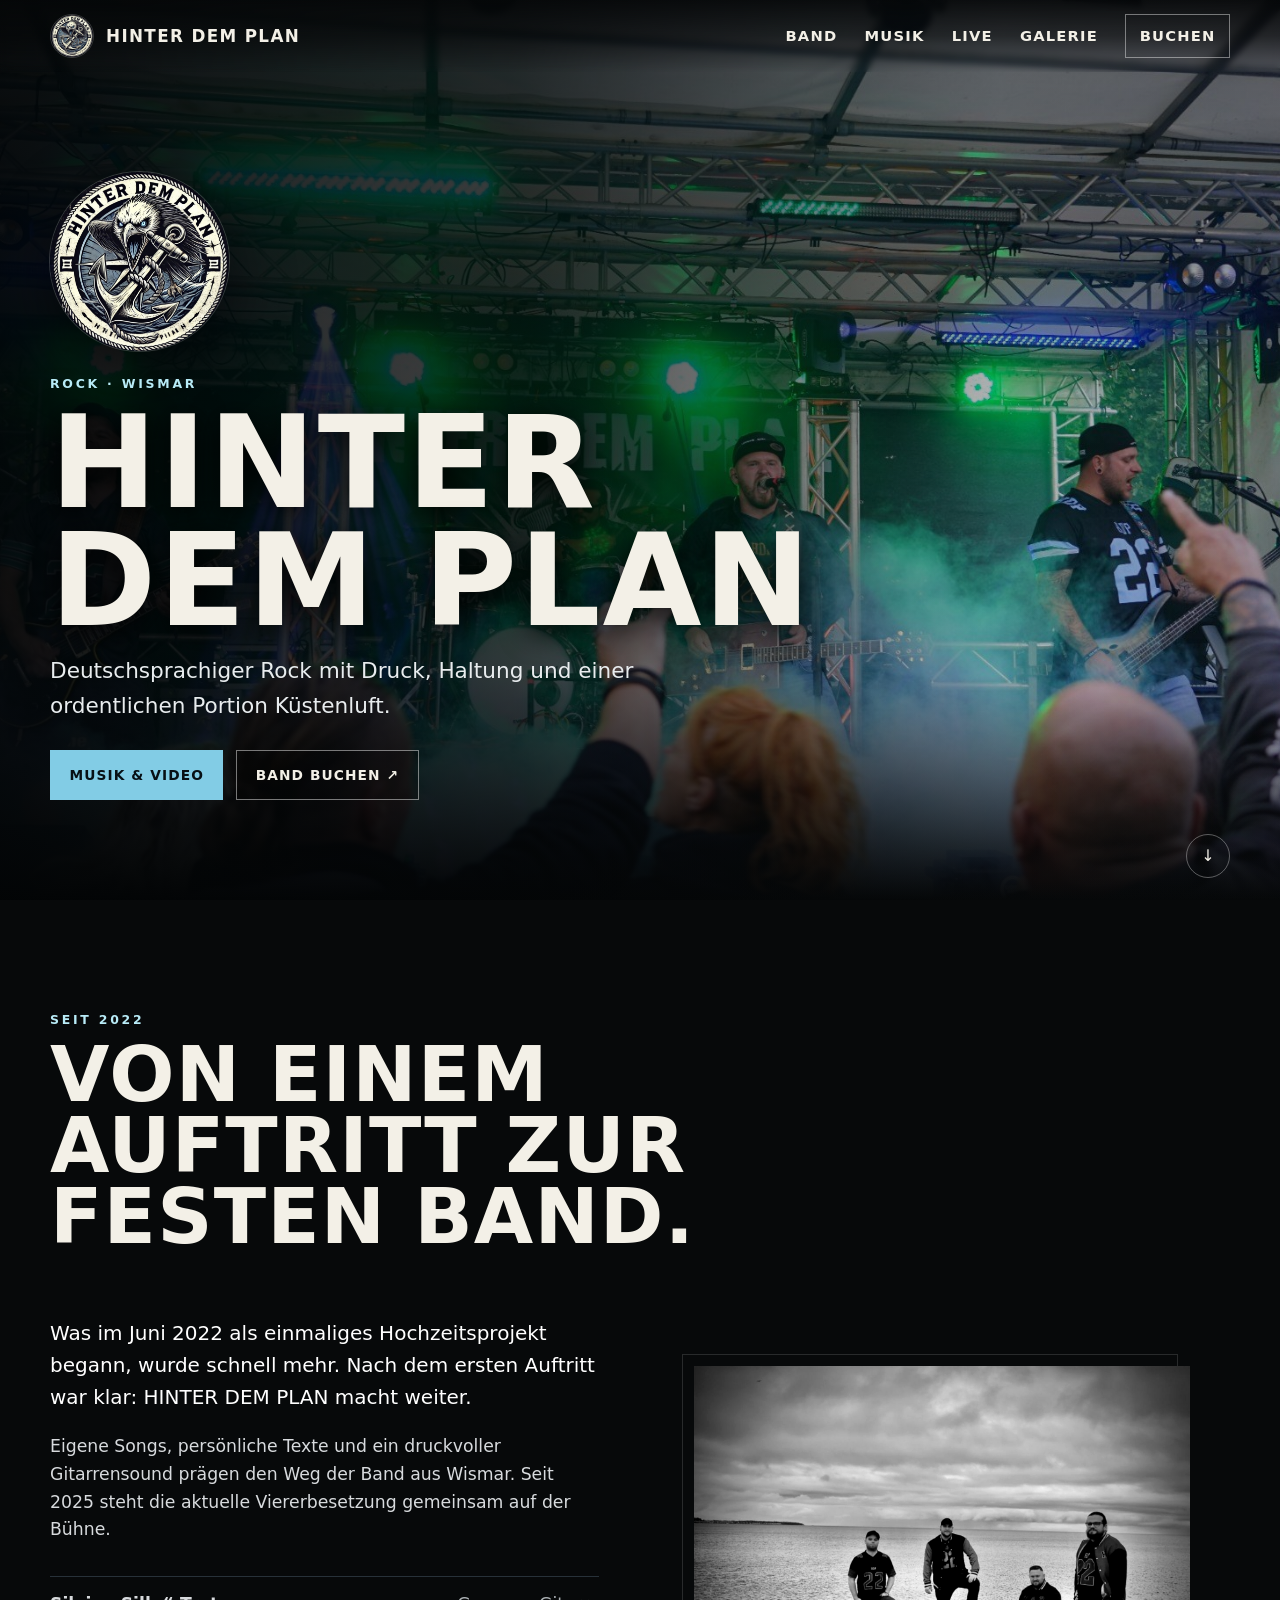
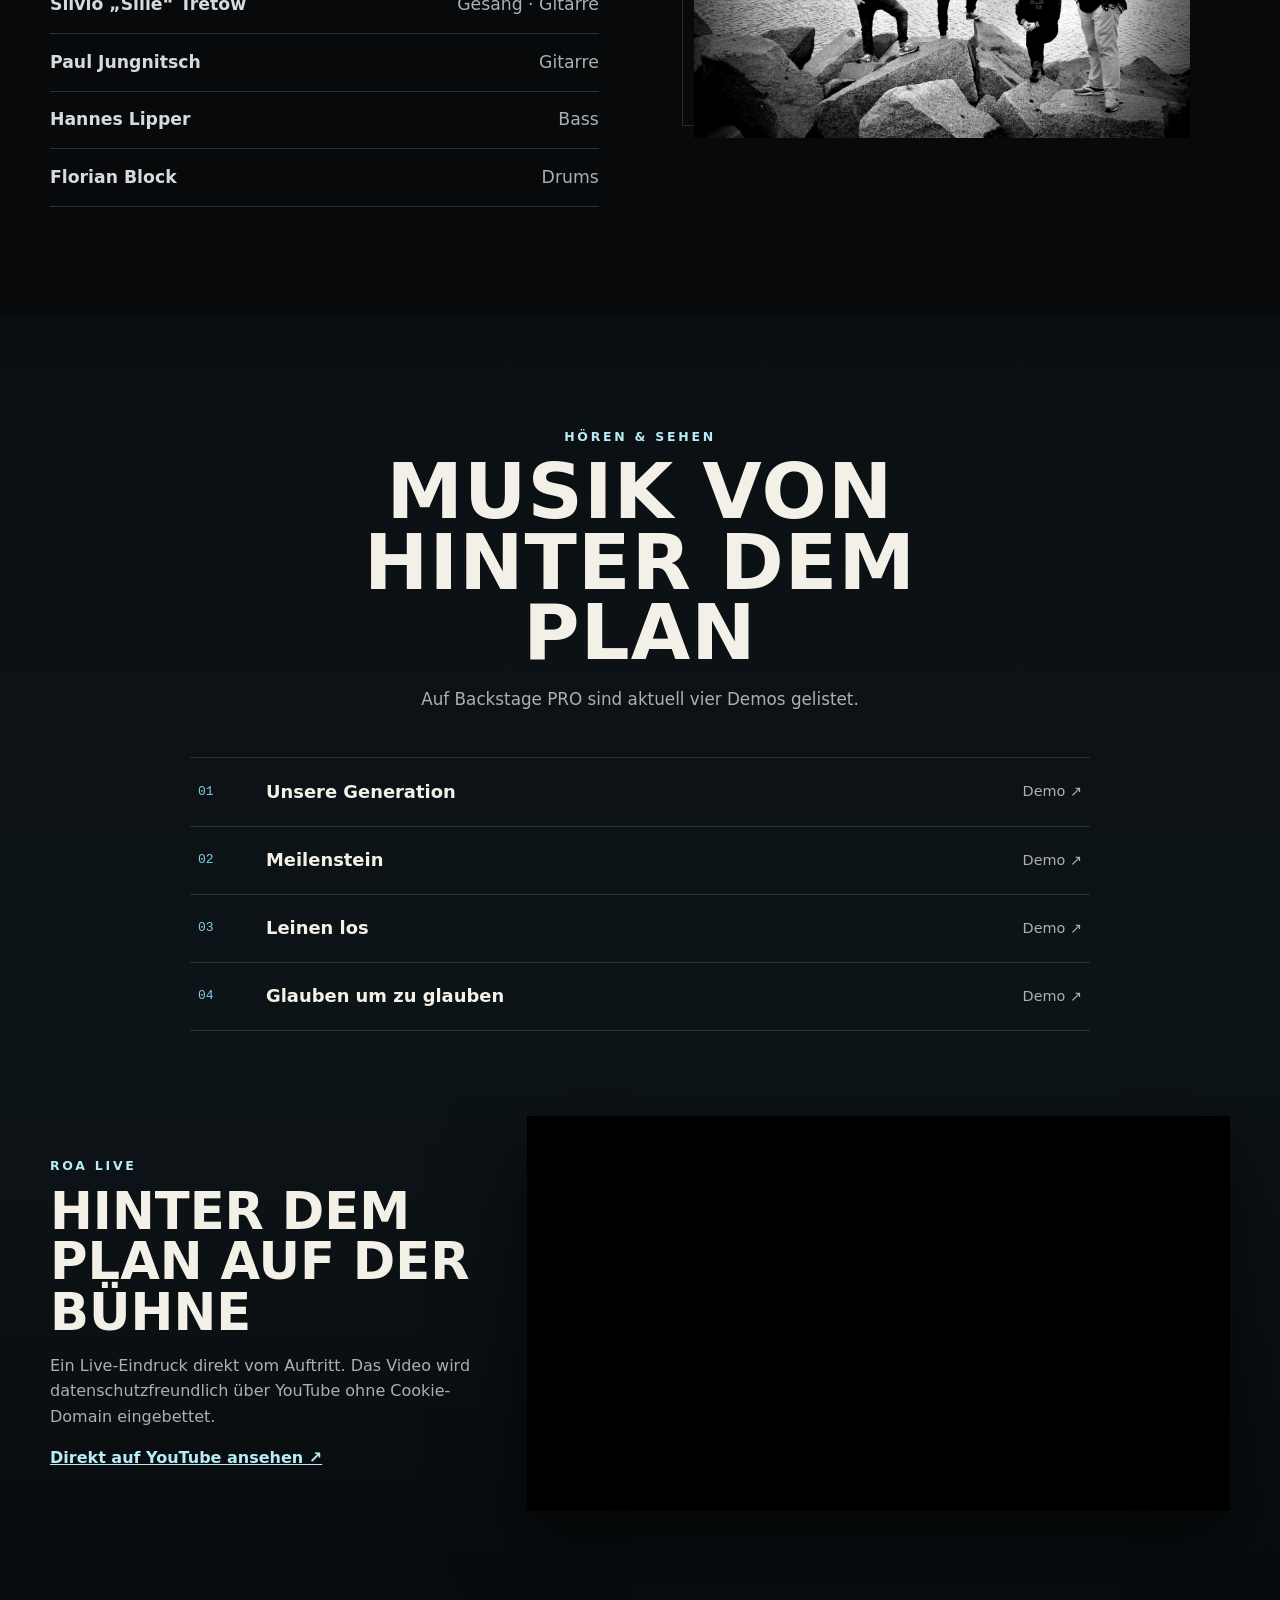
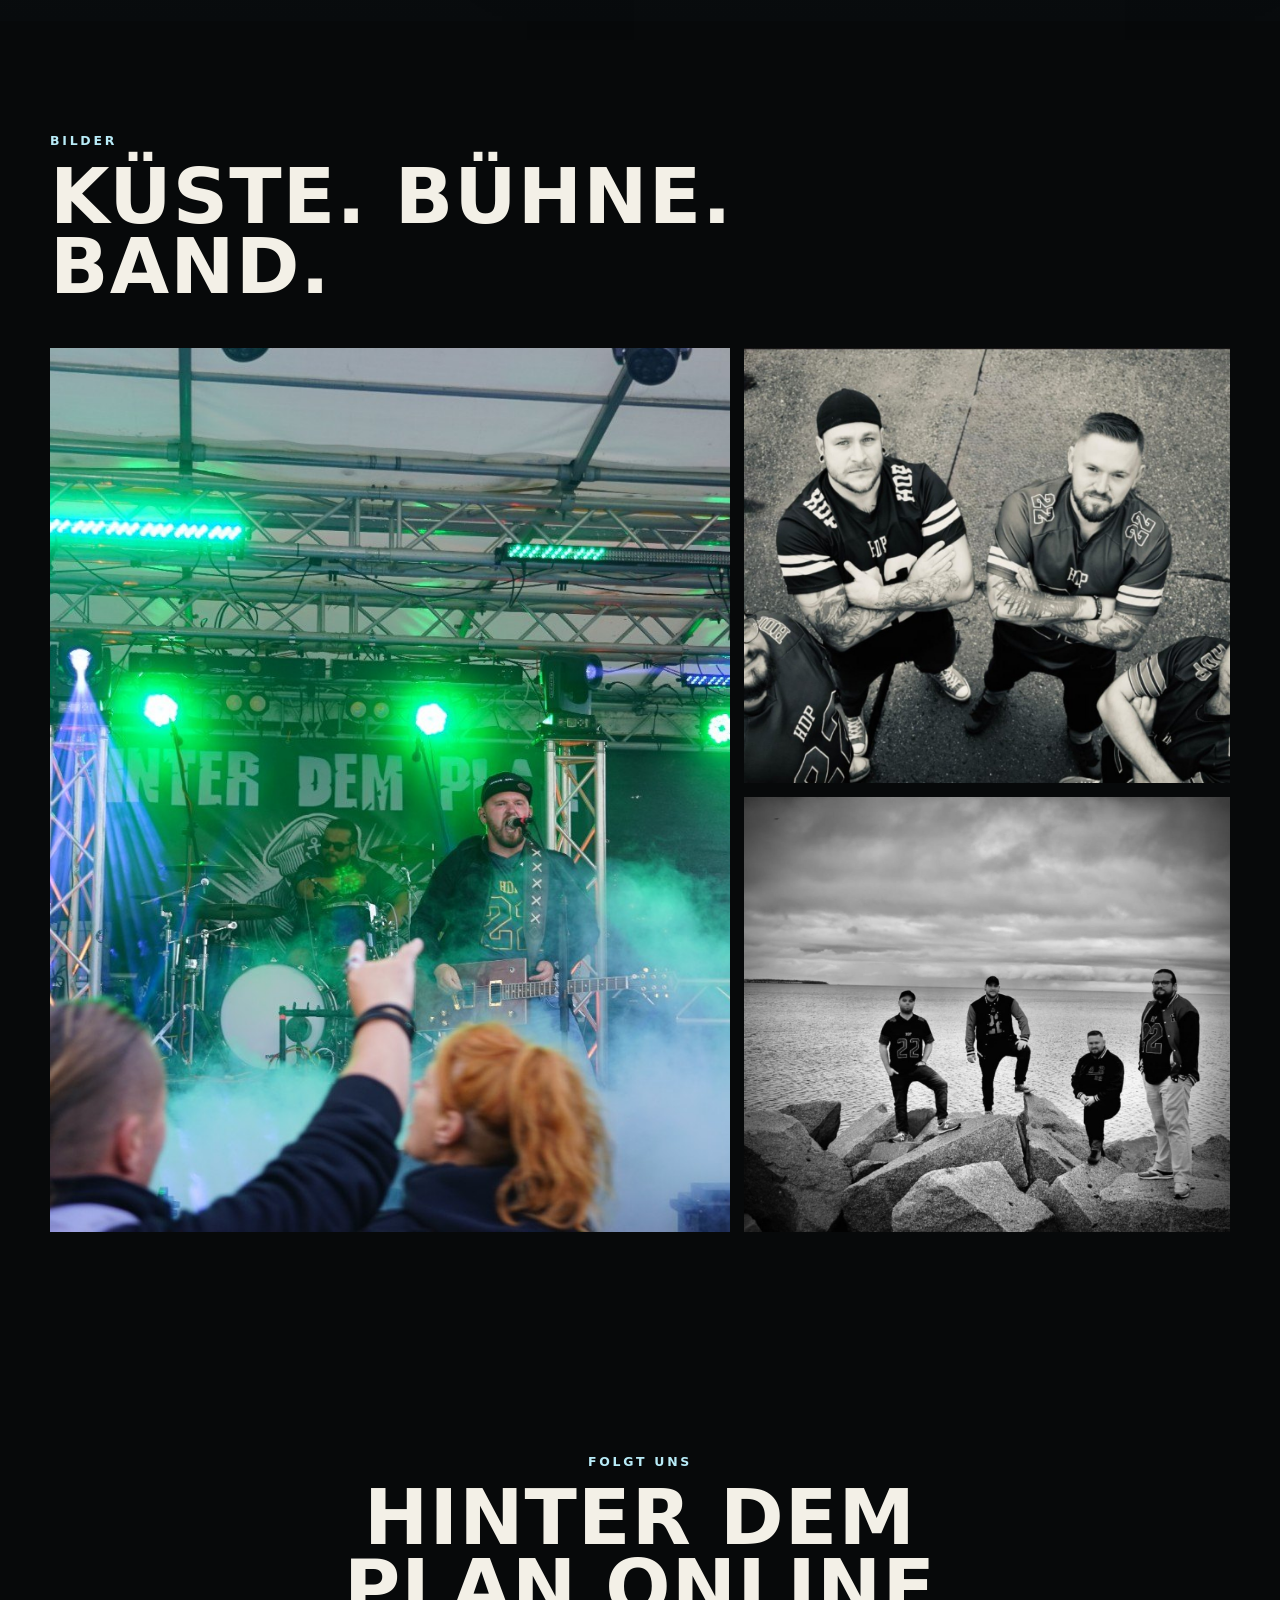
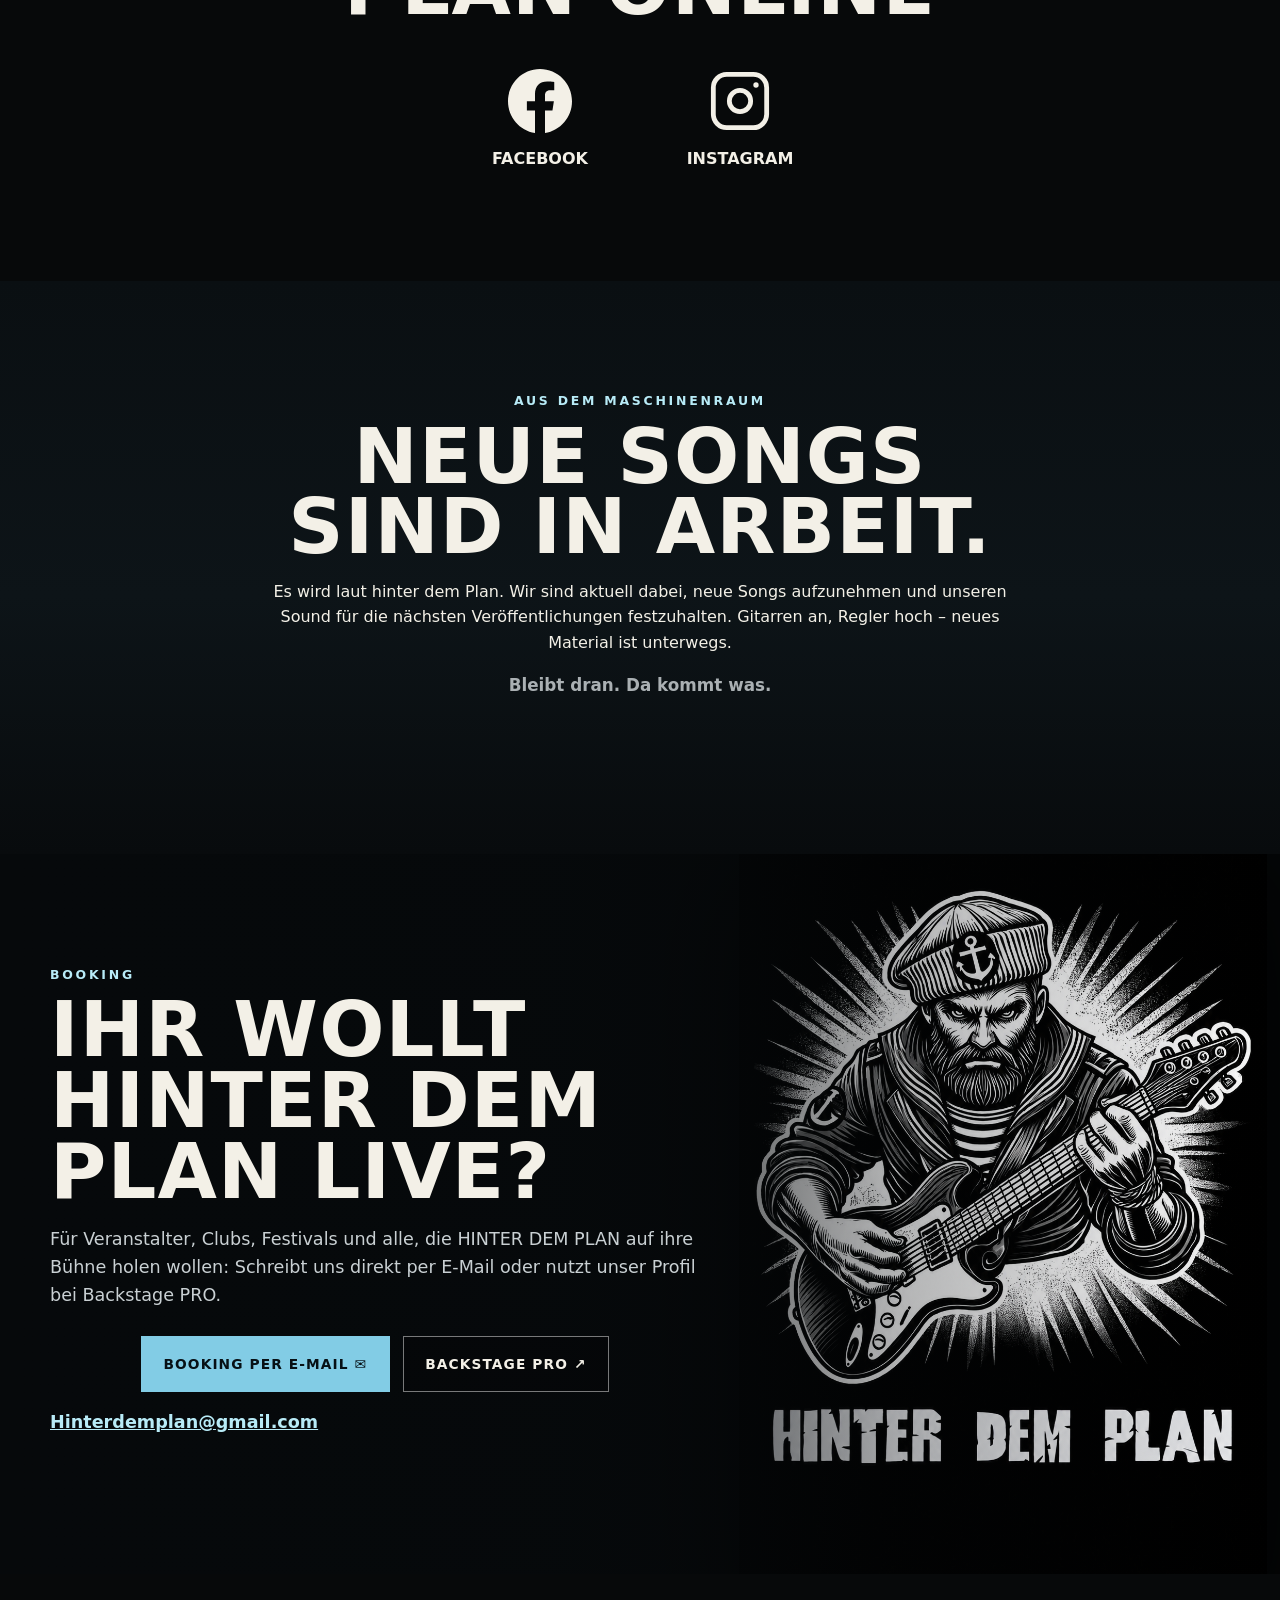
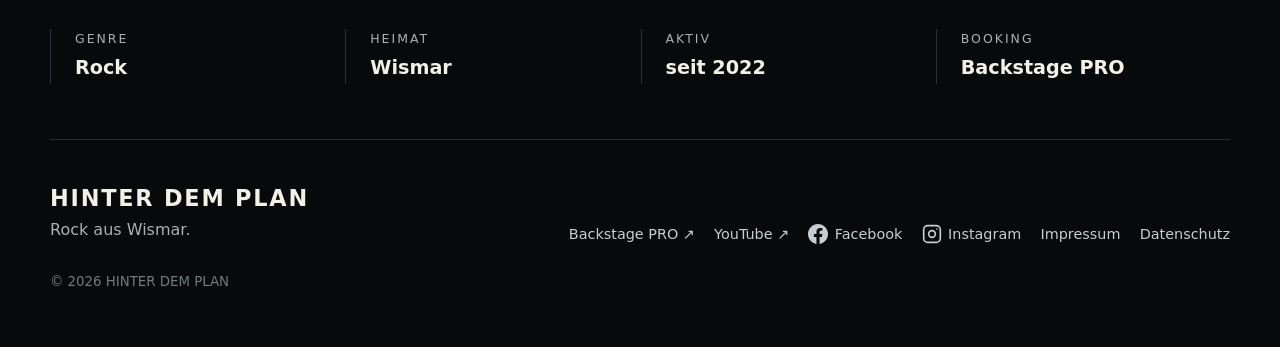
==== commit 49605d75: "Add files via upload" ====
--- a/index.html
+++ b/index.html
@@ -121,14 +121,27 @@
       </div>
     </section>
 
+    <section class="section dark-section" id="news">
+      <div class="section-head center">
+        <p class="eyebrow">Aus dem Maschinenraum</p>
+        <h2>NEUE SONGS SIND IN ARBEIT.</h2>
+        <p>Es wird laut hinter dem Plan. Wir sind aktuell dabei, neue Songs aufzunehmen und unseren Sound für die nächsten Veröffentlichungen festzuhalten. Gitarren an, Regler hoch – neues Material ist unterwegs.</p>
+        <p><strong>Bleibt dran. Da kommt was.</strong></p>
+      </div>
+    </section>
+
     <section class="booking">
       <img class="booking-art" src="assets/sailor-guitar.png" alt="Illustrierter Seefahrer mit Gitarre" loading="lazy">
       <div class="booking-overlay"></div>
       <div class="booking-content">
         <p class="eyebrow">Booking</p>
         <h2>Ihr wollt HINTER DEM PLAN live?</h2>
-        <p>Für Veranstalter, Clubs und Festivals: Booking und Bandkontakt laufen über unser Profil bei Backstage PRO.</p>
-        <a class="btn btn-primary big" href="https://www.backstagepro.de/hinterdemplan" target="_blank" rel="noopener">HINTER DEM PLAN buchen ↗</a>
+        <p>Für Veranstalter, Clubs, Festivals und alle, die HINTER DEM PLAN auf ihre Bühne holen wollen: Schreibt uns direkt per E-Mail oder nutzt unser Profil bei Backstage PRO.</p>
+        <div class="hero-actions" style="justify-content:center;flex-wrap:wrap;">
+          <a class="btn btn-primary big" href="mailto:Hinterdemplan@gmail.com?subject=Booking-Anfrage%20HINTER%20DEM%20PLAN">Booking per E-Mail ✉</a>
+          <a class="btn btn-ghost big" href="https://www.backstagepro.de/hinterdemplan" target="_blank" rel="noopener">Backstage PRO ↗</a>
+        </div>
+        <p style="margin-top:1rem;"><a class="text-link" href="mailto:Hinterdemplan@gmail.com">Hinterdemplan@gmail.com</a></p>
       </div>
     </section>
 
